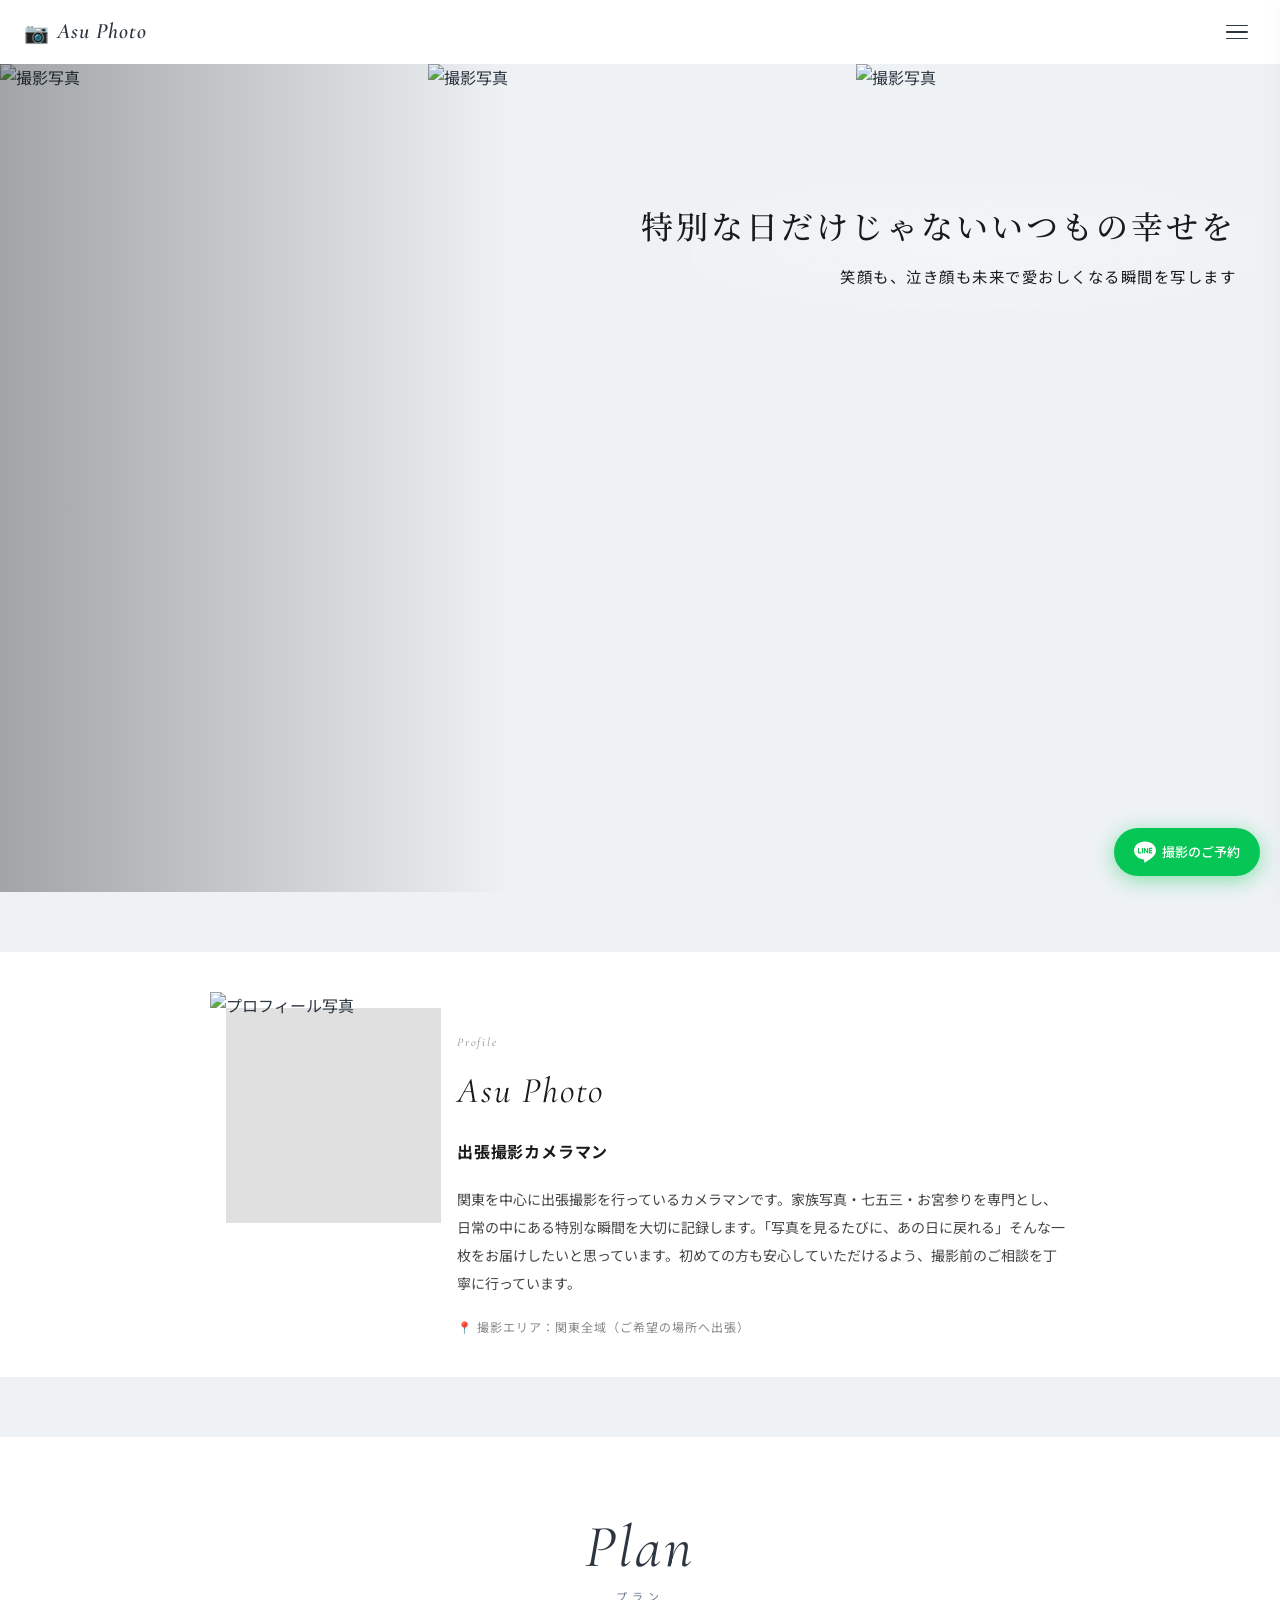
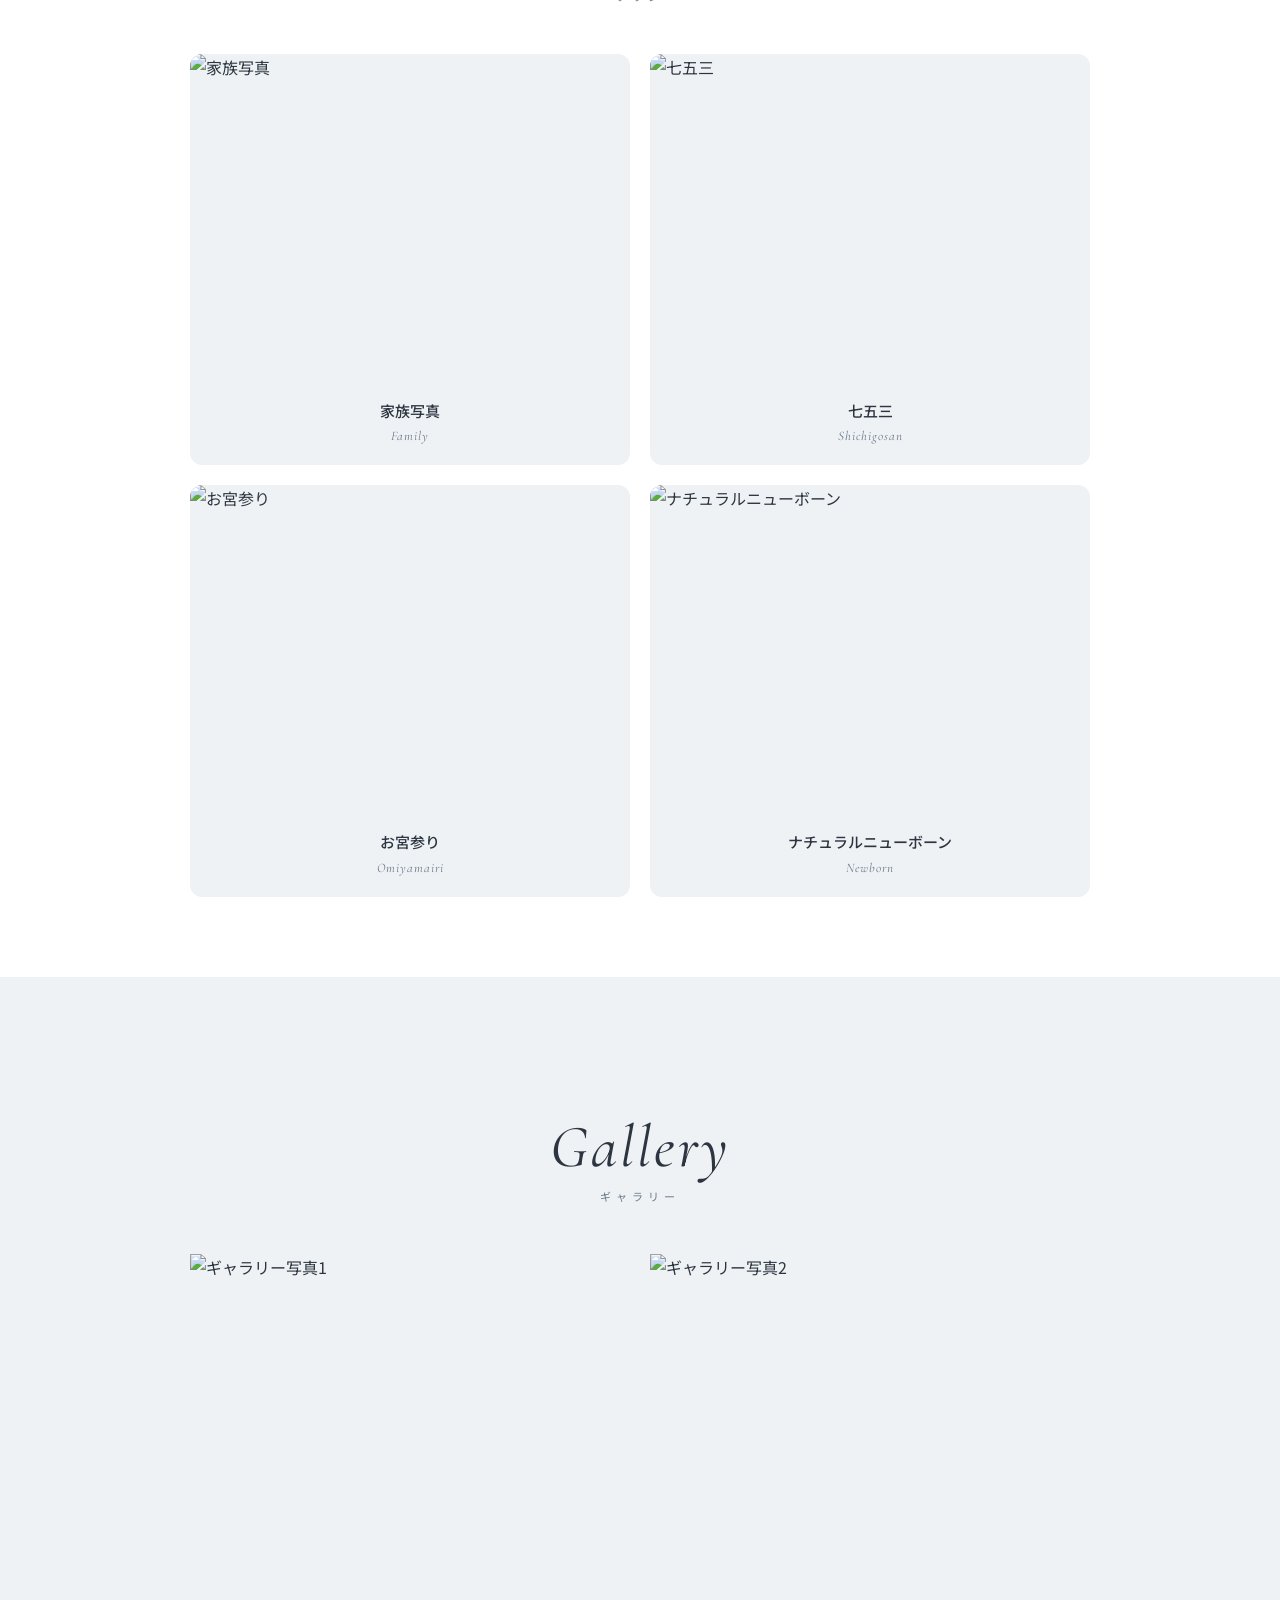
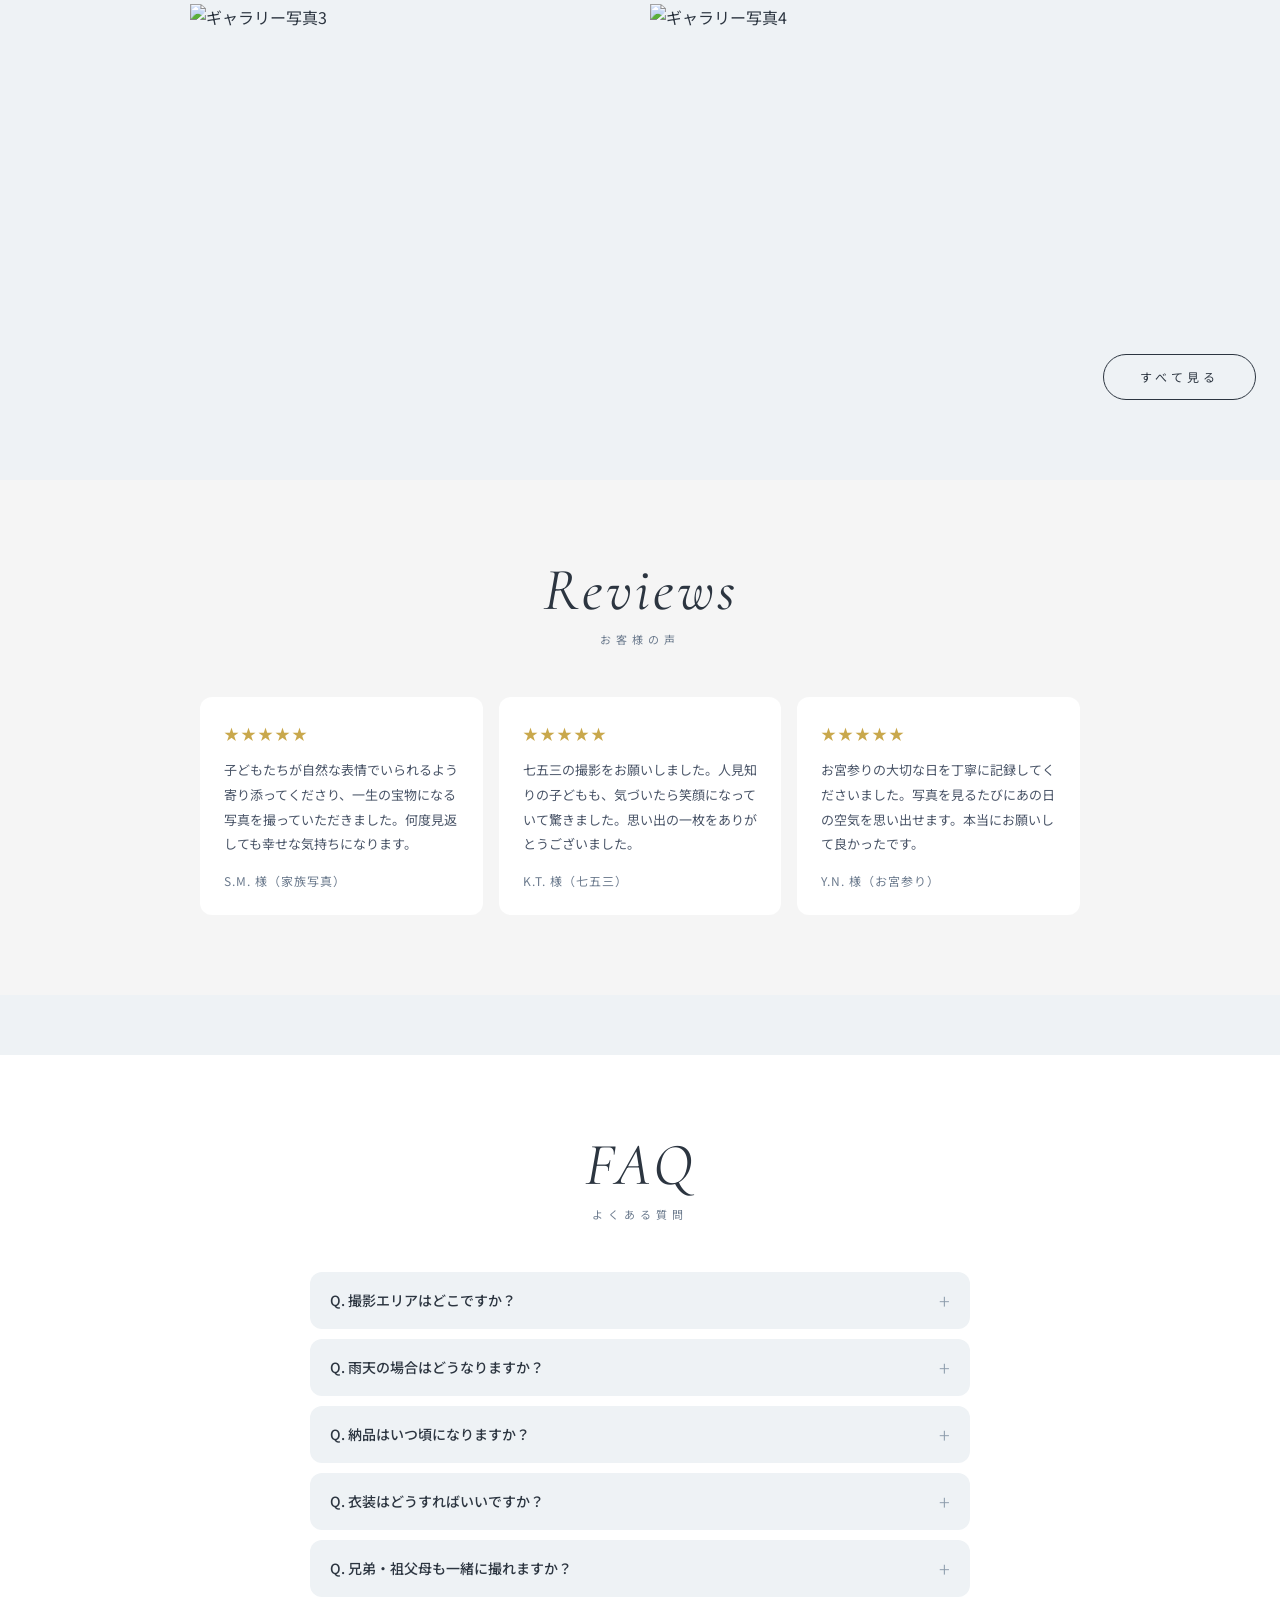
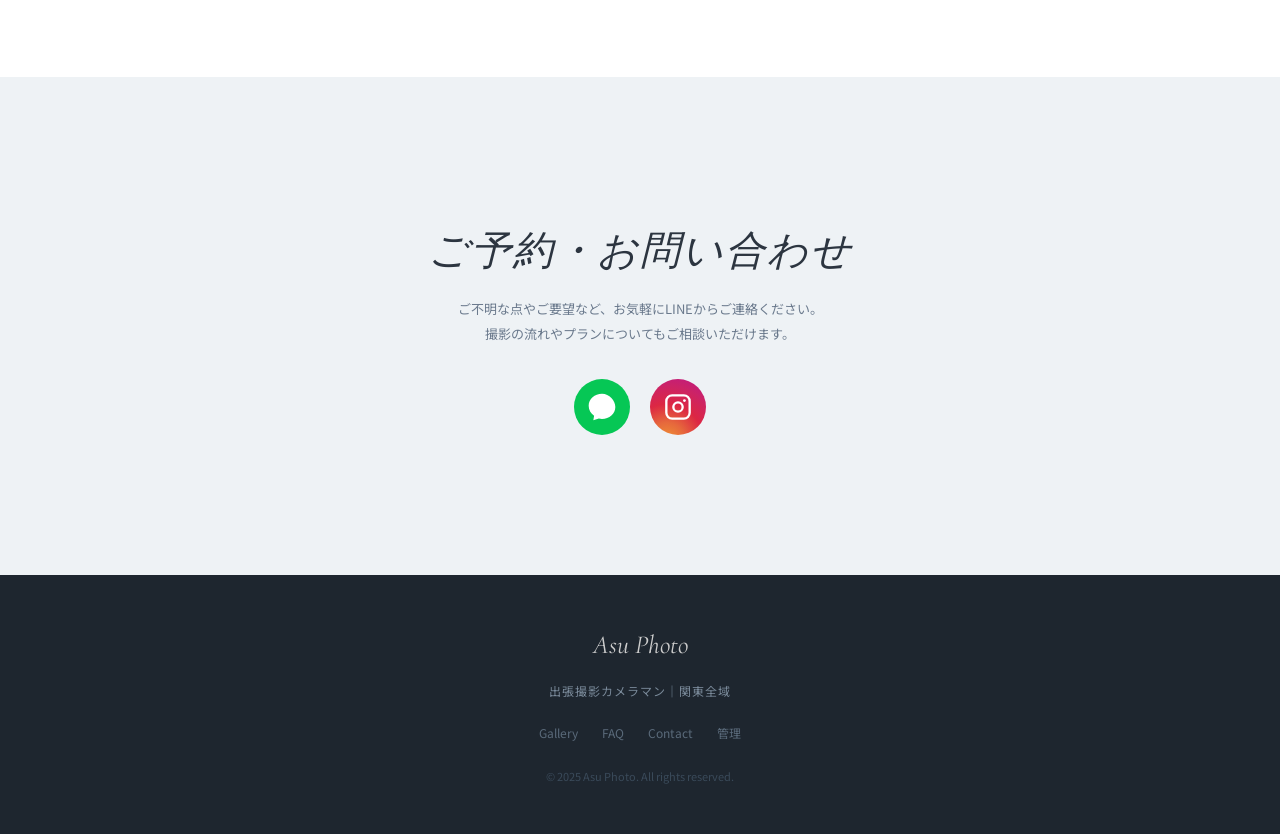
==== index.html @ b0ddf421 "Add files via upload" ====
<!DOCTYPE html>
<html lang="ja">
<head>
  <meta charset="UTF-8">
  <meta name="viewport" content="width=device-width, initial-scale=1.0">
  <title>Asu Photo | 出張撮影カメラマン</title>
  <meta name="description" content="特別な日だけじゃない いつもの幸せを。関東全域へ出張の家族写真・七五三・お宮参り専門カメラマン。">
  <link rel="preconnect" href="https://fonts.googleapis.com">
  <link rel="preconnect" href="https://fonts.gstatic.com" crossorigin>
  <link href="https://fonts.googleapis.com/css2?family=Cormorant+Garamond:ital,wght@0,400;0,600;1,400;1,600&family=Noto+Sans+JP:wght@400;500;700&display=swap" rel="stylesheet">
  <link rel="stylesheet" href="style.css">

  <script src="common.js"></script>
  <script>applyFonts(); applyColors();</script>

  <!-- ★ Firebase Realtime Database SDK ★
       admin.htmlに入力したものと同じfirebaseConfigの値を使用 -->
  <script type="module">
    import { initializeApp }                    from 'https://www.gstatic.com/firebasejs/10.7.1/firebase-app.js';
    import { getDatabase, ref, set, onValue }   from 'https://www.gstatic.com/firebasejs/10.7.1/firebase-database.js';
    const firebaseConfig = {
      apiKey:            'YOUR_API_KEY',
      authDomain:        'YOUR_PROJECT_ID.firebaseapp.com',
      databaseURL:       'https://YOUR_PROJECT_ID-default-rtdb.firebaseio.com',
      projectId:         'YOUR_PROJECT_ID',
      storageBucket:     'YOUR_PROJECT_ID.appspot.com',
      messagingSenderId: 'YOUR_SENDER_ID',
      appId:             'YOUR_APP_ID'
    };
    try {
      const app = initializeApp(firebaseConfig);
      const db  = getDatabase(app);
      window._firebaseDb      = db;
      window._firebaseRef     = ref;
      window._firebaseSet     = set;
      window._firebaseOnValue = onValue;
    } catch(e) {
      console.warn('[Firebase] 初期化失敗（localStorageのみで動作）:', e.message);
    }
    window._firebaseIsReady = !!window._firebaseDb;
    if (typeof window._onFirebaseReady === 'function') window._onFirebaseReady();
  </script>
</head>
<body>

<div id="hd"></div>

<main>

  <!-- HERO -->
  <section id="hero">
    <div class="hero-slider" id="heroSlider"></div>
    <div class="hero-text-wrap">
      <p class="hero-catch catch-copy" id="heroCatch"><span class="hero-line">特別な日だけじゃない</span><span class="hero-line">いつもの幸せを</span></p>
      <p class="hero-sub sub-copy" id="heroSub"><span class="hero-line">笑顔も、泣き顔も</span><span class="hero-line">未来で愛おしくなる瞬間を写します</span></p>
    </div>
  </section>

  <!-- PROFILE -->
  <section id="profile">
    <div class="profile-inner">
      <div class="profile-photo-wrap">
        <div class="profile-photo-shadow"></div>
        <img id="profileImg" class="profile-img" src="" alt="プロフィール写真">
      </div>
      <div class="profile-text">
        <p class="profile-label">Profile</p>
        <h2 class="profile-name-en">Asu Photo</h2>
        <h3 class="profile-name-ja">出張撮影カメラマン</h3>
        <p class="profile-desc" id="profileDesc">関東を中心に出張撮影を行っているカメラマンです。家族写真・七五三・お宮参りを専門とし、日常の中にある特別な瞬間を大切に記録します。「写真を見るたびに、あの日に戻れる」そんな一枚をお届けしたいと思っています。初めての方も安心していただけるよう、撮影前のご相談を丁寧に行っています。</p>
        <p class="profile-area">📍 撮影エリア：関東全域（ご希望の場所へ出張）</p>
      </div>
    </div>
  </section>

  <!-- PLAN -->
  <section id="plan">
    <div class="section-title">
      <span class="en-title">Plan</span>
      <span class="ja-sub">プラン</span>
    </div>
    <div class="plan-grid" id="planGrid"></div>
  </section>

  <!-- GALLERY PREVIEW -->
  <section id="gallery-preview">
    <div class="section-title">
      <span class="en-title">Gallery</span>
      <span class="ja-sub">ギャラリー</span>
    </div>
    <div class="gallery-preview-grid">
      <img id="gpImg1" src="" alt="ギャラリー写真1" loading="lazy">
      <img id="gpImg2" src="" alt="ギャラリー写真2" loading="lazy">
      <img id="gpImg3" src="" alt="ギャラリー写真3" loading="lazy">
      <img id="gpImg4" src="" alt="ギャラリー写真4" loading="lazy">
    </div>
    <div class="gallery-more">
      <a href="gallery.html" class="btn-outline">すべて見る</a>
    </div>
  </section>

  <!-- REVIEWS -->
  <section id="reviews">
    <div class="section-title">
      <span class="en-title">Reviews</span>
      <span class="ja-sub">お客様の声</span>
    </div>
    <div class="reviews-grid" id="reviewsGrid"></div>
  </section>

  <!-- FAQ -->
  <section id="faq">
    <div class="section-title">
      <span class="en-title">FAQ</span>
      <span class="ja-sub">よくある質問</span>
    </div>
    <div class="faq-list" id="faqList"></div>
  </section>

  <!-- LINE CTA -->
  <section id="line-cta">
    <div class="line-cta-inner">
      <h2>ご予約・お問い合わせ</h2>
      <p>ご不明な点やご要望など、お気軽にLINEからご連絡ください。<br>撮影の流れやプランについてもご相談いただけます。</p>
      <div style="display:flex; gap:20px; justify-content:center; align-items:center; margin-top:24px;">
        <a href="#" id="lineBtn" target="_blank" rel="noopener noreferrer"
           style="display:inline-flex; align-items:center; justify-content:center;
                  width:56px; height:56px; border-radius:50%;
                  background:#06C755; text-decoration:none;"
           aria-label="LINEで予約する">
          <svg xmlns="http://www.w3.org/2000/svg" width="32" height="32" viewBox="0 0 24 24" fill="white" aria-hidden="true">
            <path d="M12 2C6.48 2 2 6.02 2 11c0 3.07 1.6 5.78 4.07 7.62L5.5 22l4.13-1.37C10.37 20.86 11.17 21 12 21c5.52 0 10-4.02 10-9S17.52 2 12 2z"/>
          </svg>
        </a>
        <a href="https://www.instagram.com/ここを差し替え/" target="_blank" rel="noopener noreferrer"
           style="display:inline-flex; align-items:center; justify-content:center;
                  width:56px; height:56px; border-radius:50%;
                  background:radial-gradient(circle at 30% 110%,
                    #f09433 0%, #e6683c 25%, #dc2743 50%,
                    #cc2366 75%, #bc1888 100%);
                  text-decoration:none;"
           aria-label="Instagramを見る">
          <svg xmlns="http://www.w3.org/2000/svg" width="28" height="28" viewBox="0 0 24 24"
               fill="none" stroke="white" stroke-width="2" aria-hidden="true">
            <rect x="2" y="2" width="20" height="20" rx="5" ry="5"/>
            <circle cx="12" cy="12" r="4"/>
            <circle cx="17.5" cy="6.5" r="1.2" fill="white" stroke="none"/>
          </svg>
        </a>
      </div>
    </div>
  </section>

</main>

<div id="ft"></div>
<div id="fc"></div>

<script>
/* ── Firebase経由でデータを同期してからページを初期化 ── */
var _initDone = false;

function initPage() {
  if (_initDone) return;
  _initDone = true;

document.getElementById('hd').innerHTML = renderHeader();
document.getElementById('ft').innerHTML = renderFooter();
document.getElementById('fc').innerHTML = renderFixedCta();
initNav();

/* placeholder images */
const PH = {
  hero: [
    'https://images.unsplash.com/photo-1516627145497-ae6968895b74?w=600&h=800&fit=crop&q=80',
    'https://images.unsplash.com/photo-1476703993599-0035a21b17a9?w=600&h=800&fit=crop&q=80',
    'https://images.unsplash.com/photo-1511895426328-dc8714191011?w=600&h=800&fit=crop&q=80',
    'https://images.unsplash.com/photo-1502086223501-7ea6ecd79368?w=600&h=800&fit=crop&q=80',
  ],
  planFamily:  'https://images.unsplash.com/photo-1609220136736-443140cfeaa8?w=400&h=533&fit=crop&q=80',
  plan753:     'https://images.unsplash.com/photo-1545389336-cf090694435e?w=400&h=533&fit=crop&q=80',
  planOmiya:   'https://images.unsplash.com/photo-1519340241574-2cec6aef0c01?w=400&h=533&fit=crop&q=80',
  planNewborn: 'https://images.unsplash.com/photo-1555252333-9f8e92e65df9?w=400&h=533&fit=crop&q=80',
  gpImg1:      'https://images.unsplash.com/photo-1511895426328-dc8714191011?w=800&h=450&fit=crop&q=80',
  gpImg2:      'https://images.unsplash.com/photo-1476703993599-0035a21b17a9?w=800&h=450&fit=crop&q=80',
  gpImg3:      'https://images.unsplash.com/photo-1502086223501-7ea6ecd79368?w=800&h=450&fit=crop&q=80',
  gpImg4:      'https://images.unsplash.com/photo-1484665761550-b80f81b7c2fa?w=800&h=450&fit=crop&q=80',
  profile:     'https://images.unsplash.com/photo-1494790108377-be9c29b29330?w=400&h=533&fit=crop&q=80',
};

const d = getData();
const lineUrl = d.lineUrl || LINE_URL_DEFAULT;
document.getElementById('lineBtn').href = lineUrl;

if (d.catchcopy) document.getElementById('heroCatch').innerHTML = '<span class="hero-line">' + d.catchcopy + '</span>';
if (d.subcopy)   document.getElementById('heroSub').innerHTML   = '<span class="hero-line">' + d.subcopy   + '</span>';

document.getElementById('profileImg').src = getImage('profile', PH.profile);
if (d.profile) document.getElementById('profileDesc').textContent = d.profile;

document.getElementById('gpImg1').src = getImage('gallery_idx_1', PH.gpImg1);
document.getElementById('gpImg2').src = getImage('gallery_idx_2', PH.gpImg2);
document.getElementById('gpImg3').src = getImage('gallery_idx_3', PH.gpImg3);
document.getElementById('gpImg4').src = getImage('gallery_idx_4', PH.gpImg4);

/* plan cards — 4プラン（家族写真・七五三・お宮参り・ナチュラルニューボーン） */
const planDefs = [
  { key: 'plan_family',  ja: '家族写真',             en: 'Family',      href: 'price-family.html',  ph: PH.planFamily  },
  { key: 'plan_753',     ja: '七五三',               en: 'Shichigosan', href: 'price-753.html',     ph: PH.plan753     },
  { key: 'plan_omiya',   ja: 'お宮参り',             en: 'Omiyamairi',  href: 'price-omiya.html',   ph: PH.planOmiya   },
  { key: 'plan_newborn', ja: 'ナチュラルニューボーン', en: 'Newborn',     href: 'price-newborn.html', ph: PH.planNewborn },
];
const grid = document.getElementById('planGrid');
planDefs.forEach(p => {
  grid.insertAdjacentHTML('beforeend', `
    <a href="${p.href}" class="plan-card">
      <img src="${getImage(p.key, p.ph)}" alt="${p.ja}" loading="lazy">
      <div class="plan-card-body">
        <p class="plan-card-ja">${p.ja}</p>
        <p class="plan-card-en">${p.en}</p>
      </div>
    </a>`);
});

/* reviews */
const defaultReviews = [
  { text: '子どもたちが自然な表情でいられるよう寄り添ってくださり、一生の宝物になる写真を撮っていただきました。何度見返しても幸せな気持ちになります。', name: 'S.M. 様（家族写真）' },
  { text: '七五三の撮影をお願いしました。人見知りの子どもも、気づいたら笑顔になっていて驚きました。思い出の一枚をありがとうございました。', name: 'K.T. 様（七五三）' },
  { text: 'お宮参りの大切な日を丁寧に記録してくださいました。写真を見るたびにあの日の空気を思い出せます。本当にお願いして良かったです。', name: 'Y.N. 様（お宮参り）' },
];
const reviews = (d.reviews && d.reviews.length) ? d.reviews : defaultReviews;
const rGrid = document.getElementById('reviewsGrid');
reviews.forEach(r => {
  rGrid.insertAdjacentHTML('beforeend', `
    <div class="review-card">
      <div class="review-stars">★★★★★</div>
      <p class="review-text">${r.text}</p>
      <p class="review-name">${r.name}</p>
    </div>`);
});

/* FAQ */
const defaultFaqs = [
  { q: '撮影エリアはどこですか？', a: '関東全域へ出張いたします。公園・神社・ご自宅・海・山など、ご希望の場所へお伺いします。遠方の場合は別途交通費が発生することがあります。' },
  { q: '雨天の場合はどうなりますか？', a: '天候が悪い場合は日程を変更いたします。当日の天気予報を確認した上で、撮影前日〜当日朝にご相談させてください。' },
  { q: '納品はいつ頃になりますか？', a: '撮影後おおむね2〜4週間以内にデータをオンラインでお渡しします。七五三・お宮参りなどシーズンピーク時は多少お時間をいただく場合があります。' },
  { q: '衣装はどうすればいいですか？', a: 'ご自由にご用意ください。七五三・お宮参りは和装・洋装どちらでも対応しています。お着替えが必要な場合は撮影場所の近くでご準備いただけると助かります。' },
  { q: '兄弟・祖父母も一緒に撮れますか？', a: 'もちろん大丈夫です。人数に応じてプランやお時間をご相談させてください。大家族でのご撮影も歓迎しています。' },
];
const faqs = (d.faqs && d.faqs.length) ? d.faqs : defaultFaqs;
const faqList = document.getElementById('faqList');
faqs.forEach(f => {
  const item = document.createElement('div');
  item.className = 'faq-item';
  item.innerHTML = `
    <div class="faq-q">Q. ${f.q}<span class="faq-icon">+</span></div>
    <div class="faq-a">A. ${f.a}</div>`;
  item.querySelector('.faq-q').addEventListener('click', () => item.classList.toggle('open'));
  faqList.appendChild(item);
});

/* hero slider — 4枚対応（PC：横並び / スマホ：opacity自動切替） */
(function() {
  var PH_SLIDES = [
    'https://images.unsplash.com/photo-1511895426328-dc8714191011?w=800&h=1200&fit=crop',
    'https://images.unsplash.com/photo-1476703993599-0035a21b17a9?w=800&h=1200&fit=crop',
    'https://images.unsplash.com/photo-1502086223501-7ea6ecd79368?w=800&h=1200&fit=crop',
    'https://images.unsplash.com/photo-1516627145497-ae6968895b74?w=800&h=1200&fit=crop',
  ];
  var imgs = [
    getImage('hero1', PH_SLIDES[0]),
    getImage('hero2', PH_SLIDES[1]),
    getImage('hero3', PH_SLIDES[2]),
    getImage('hero4', PH_SLIDES[3]),
  ].filter(Boolean);

  var slider = document.getElementById('heroSlider');
  if (!slider || !imgs.length) return;

  imgs.forEach(function(src, i) {
    var slide = document.createElement('div');
    slide.className = 'hero-slide' + (i === 0 ? ' active' : '');
    var img = document.createElement('img');
    img.src = src;
    img.alt = '撮影写真';
    img.loading = i === 0 ? 'eager' : 'lazy';
    slide.appendChild(img);
    slider.appendChild(slide);
  });

  /* スマホのみ：opacity自動切替 */
  var mobileIdx = 0;
  var mobileTimer;

  function isMobile() { return window.innerWidth <= 768; }

  function nextMobile() {
    var slides = slider.querySelectorAll('.hero-slide');
    if (!slides.length) return;
    slides[mobileIdx].classList.remove('active');
    mobileIdx = (mobileIdx + 1) % slides.length;
    slides[mobileIdx].classList.add('active');
  }
  function startMobile() { if (isMobile()) mobileTimer = setInterval(nextMobile, 3000); }
  function stopMobile()  { clearInterval(mobileTimer); }

  startMobile();
  window.addEventListener('resize', function() { stopMobile(); startMobile(); }, { passive: true });
  document.addEventListener('visibilitychange', function() {
    document.hidden ? stopMobile() : (stopMobile(), startMobile());
  });
})();

/* ヘッダー：ヒーロー上で透明化、スクロールで戻す */
(function() {
  var header = document.querySelector('header');
  if (!header) return;
  function updateHeader() {
    var hero = document.getElementById('hero');
    var threshold = hero ? hero.offsetHeight - 80 : window.innerHeight;
    if (window.scrollY < threshold) {
      header.classList.add('header-transparent');
    } else {
      header.classList.remove('header-transparent');
    }
  }
  window.addEventListener('scroll', updateHeader, { passive: true });
  updateHeader();
})();

/* ── フェードイン設定（管理画面連携） ── */
(function() {
  var fadeSettings = {};
  try { fadeSettings = JSON.parse(localStorage.getItem('fadeSettings') || '{}'); } catch(e) {}

  if (Object.keys(fadeSettings).length === 0) {
    fadeSettings = { hero: true, profile: true, plan: true, gallery: true, voice: true, faq: true, contact: true };
  }

  var sectionMap = {
    hero:    '#hero .hero-text-wrap',
    profile: '#profile',
    plan:    '#plan',
    gallery: '#gallery-preview',
    voice:   '#reviews',
    faq:     '#faq',
    contact: '#line-cta',
  };

  if (!('IntersectionObserver' in window)) return;

  var observer = new IntersectionObserver(function(entries) {
    entries.forEach(function(entry) {
      if (entry.isIntersecting) {
        entry.target.classList.add('visible');
        observer.unobserve(entry.target);
      }
    });
  }, { threshold: 0.12 });

  Object.keys(fadeSettings).forEach(function(key) {
    if (fadeSettings[key]) {
      var el = document.querySelector(sectionMap[key]);
      if (el) {
        el.classList.add('fade-section');
        observer.observe(el);
      }
    }
  });
})();

/* ── 画像位置・大きさ設定を適用（管理画面連携） ── */
(function applyImageSettings() {
  var saved = localStorage.getItem('imageSettings');
  if (!saved) return;
  var s;
  try { s = JSON.parse(saved); } catch(e) { return; }

  function applyToImg(selector, cfg) {
    document.querySelectorAll(selector).forEach(function(img) {
      img.style.objectPosition = cfg.x + '% ' + cfg.y + '%';
      img.style.transform = 'scale(' + (cfg.s / 100) + ')';
      img.style.transformOrigin = 'center center';
    });
  }

  if (s.hero1)    applyToImg('.hero-slider .hero-slide:nth-child(1) img', s.hero1);
  if (s.hero2)    applyToImg('.hero-slider .hero-slide:nth-child(2) img', s.hero2);
  if (s.hero3)    applyToImg('.hero-slider .hero-slide:nth-child(3) img', s.hero3);
  if (s.hero4)    applyToImg('.hero-slider .hero-slide:nth-child(4) img', s.hero4);
  if (s.profile)  applyToImg('#profileImg', s.profile);
  if (s.gallery1) applyToImg('#gpImg1', s.gallery1);
  if (s.gallery2) applyToImg('#gpImg2', s.gallery2);
  if (s.gallery3) applyToImg('#gpImg3', s.gallery3);
  if (s.gallery4) applyToImg('#gpImg4', s.gallery4);
})();

} /* initPage() end */

/* ── GASからデータ取得してページ初期化（失敗時はlocalStorageで起動） ── */
const GAS_URL = 'https://script.google.com/macros/s/AKfycbzPeZ6yA_HMLv2Pqo2f1udSX6hRW9SFSxfoZC0_tzHK04i0k9XySxaGcN22wm_LN1c_/exec';

async function loadFromGAS() {
  try {
    const controller = new AbortController();
    const timeout = setTimeout(() => controller.abort(), 5000);
    const res  = await fetch(GAS_URL, { signal: controller.signal });
    clearTimeout(timeout);
    const data = await res.json();
    if (data && typeof data === 'object') {
      Object.keys(data).forEach(key => {
        const val = typeof data[key] === 'object' ? JSON.stringify(data[key]) : data[key];
        localStorage.setItem(key, val);
      });
      console.log('[GAS] データ取得完了');
    }
  } catch(e) {
    console.log('[GAS] 取得失敗、localStorageを使用:', e.message);
  }
}

(async function() {
  await loadFromGAS();
  initPage();
})();
</script>
</body>
</html>
---- style.css ----
/* ===== RESET & ROOT ===== */
*, *::before, *::after { box-sizing: border-box; margin: 0; padding: 0; }

:root {
  --bg: #EEF2F5;
  --surface: #ffffff;
  --text: #2c3540;
  --text-light: #6b7a8d;
  --accent: #8b9bab;
  --line-green: #06C755;
  --radius: 12px;
  --ease: 0.22s ease;
  /* カラーテーマ変数（管理画面から上書き可能） */
  --header-bg-rgba: rgba(238,242,245,0.92);
  --title-color: #2c3540;
  /* フォント変数（管理画面から上書き可能） */
  --font-body:    'Noto Sans JP', sans-serif;
  --font-display: 'Cormorant Garamond', serif;
  --font-catch:   'Noto Sans JP', sans-serif;
}

html { scroll-behavior: smooth; }

body {
  background: var(--bg);
  color: var(--text);
  font-family: var(--font-body);
  line-height: 1.7;
  -webkit-font-smoothing: antialiased;
}

img { display: block; max-width: 100%; }
a { color: inherit; }
button { font-family: inherit; }

/* ===== HEADER ===== */
header {
  position: fixed;
  top: 0; left: 0; right: 0;
  z-index: 100;
  height: 64px;
  background: #ffffff !important;
  backdrop-filter: blur(14px);
  -webkit-backdrop-filter: blur(14px);
  display: flex;
  align-items: center;
  justify-content: space-between;
  padding: 0 24px;
  border-bottom: 1px solid rgba(139,155,171,0.18);
}

.logo {
  display: flex;
  align-items: center;
  gap: 8px;
  text-decoration: none;
  color: var(--text);
}

.logo-icon { font-size: 20px; line-height: 1; }

.logo-text {
  font-family: var(--font-display);
  font-style: italic;
  font-weight: 600;
  font-size: 22px;
  letter-spacing: 1px;
}

/* Hamburger */
.hamburger {
  background: none;
  border: none;
  cursor: pointer;
  padding: 8px;
  display: flex;
  flex-direction: column;
  gap: 5px;
  z-index: 201;
}
.hamburger span {
  display: block;
  width: 22px;
  height: 1.5px;
  background: var(--text);
  border-radius: 2px;
  transition: all 0.3s ease;
}
.hamburger.active span:nth-child(1) { transform: rotate(45deg) translate(4.5px, 4.5px); }
.hamburger.active span:nth-child(2) { opacity: 0; transform: scaleX(0); }
.hamburger.active span:nth-child(3) { transform: rotate(-45deg) translate(4.5px, -4.5px); }

/* Nav overlay */
.nav-overlay {
  position: fixed;
  inset: 0;
  background: rgba(0,0,0,0.32);
  z-index: 150;
  opacity: 0;
  pointer-events: none;
  transition: opacity 0.3s;
}
.nav-overlay.open { opacity: 1; pointer-events: all; }

/* Nav drawer */
.nav-drawer {
  position: fixed;
  top: 0;
  right: -320px;
  width: min(300px, 85vw);
  height: 100%;
  background: var(--surface);
  z-index: 200;
  transition: right 0.35s cubic-bezier(0.4,0,0.2,1);
  padding: 72px 32px 40px;
  display: flex;
  flex-direction: column;
  box-shadow: -8px 0 32px rgba(0,0,0,0.08);
}
.nav-drawer.open { right: 0; }

.nav-drawer a {
  text-decoration: none;
  color: var(--text);
  font-size: 14px;
  padding: 15px 0;
  border-bottom: 1px solid #edf0f3;
  letter-spacing: 2px;
  transition: color var(--ease);
}
.nav-drawer a:hover { color: var(--accent); }

.nav-close {
  position: absolute;
  top: 18px;
  right: 20px;
  background: none;
  border: none;
  font-size: 26px;
  cursor: pointer;
  color: var(--text);
  line-height: 1;
  padding: 4px;
}

/* ===== MAIN ===== */
main { padding-top: 64px; }

section { padding: 80px 24px; }

.section-title {
  text-align: center;
  margin-bottom: 48px;
}
.section-title .en-title {
  display: block;
  font-family: var(--font-display);
  font-style: italic;
  font-size: clamp(38px, 7vw, 60px);
  font-weight: 400;
  letter-spacing: 3px;
  line-height: 1;
  color: var(--title-color, var(--text));
}
.section-title .ja-sub {
  display: block;
  font-size: 11px;
  letter-spacing: 5px;
  color: var(--text-light);
  margin-top: 10px;
}

/* ===== HERO ===== */
#hero {
  padding: 0;
  position: relative;
  margin-top: -64px; /* 固定ヘッダー分引き上げ */
}

/* PC：3枚横並びスライダー */
.hero-slider {
  display: flex;
  width: 100%;
  height: 92vh;
  overflow-x: auto;
  scroll-snap-type: x mandatory;
  gap: 6px;
  scrollbar-width: none;
  position: relative;
}
.hero-slider::-webkit-scrollbar {
  display: none;
}

.hero-slide {
  flex: 0 0 calc(33.3vw - 4px);
  scroll-snap-align: start;
  overflow: hidden;
  flex-shrink: 0;
}
.hero-slide img {
  width: 100%;
  height: 100%;
  object-fit: cover;
  object-position: center;
  display: block;
}

/* テキストオーバーレイ（左下） */
.hero-text-wrap {
  position: absolute !important;
  z-index: 10;
  top: 120px !important;
  right: 24px !important;
  left: auto !important;
  bottom: auto !important;
  text-align: right !important;
  display: flex;
  flex-direction: column;
  align-items: flex-end;
  max-width: 44%;
  pointer-events: none;
  background: radial-gradient(
    ellipse at center,
    rgba(255, 255, 255, 0.35) 0%,
    rgba(255, 255, 255, 0.15) 50%,
    rgba(255, 255, 255, 0) 100%
  ) !important;
  backdrop-filter: blur(2px) !important;
  -webkit-backdrop-filter: blur(2px) !important;
  padding: 16px 20px !important;
  border-radius: 8px !important;
}

.hero-catch {
  font-family: var(--font-catch);
  font-size: clamp(1.2rem, 2.5vw, 2.4rem);
  font-weight: 500;
  letter-spacing: 3px;
  line-height: 1.6;
  color: #1a1a1a;
  text-shadow: none;
  margin-bottom: 12px;
  word-break: keep-all;
  -webkit-text-size-adjust: 100%;
  text-align: right !important;
}

.hero-sub {
  font-size: clamp(0.75rem, 1.2vw, 1rem);
  color: #1a1a1a;
  letter-spacing: 1.5px;
  line-height: 1.8;
  text-shadow: none;
  -webkit-text-size-adjust: 100%;
  text-align: right !important;
}

/* 左下グラデーション（テキスト可読性確保） */
#hero::after {
  content: '';
  position: absolute;
  inset: 0;
  background: linear-gradient(to right, rgba(0,0,0,0.32) 0%, transparent 40%);
  pointer-events: none;
  z-index: 5;
}

/* ヘッダー透明化クラス（ヒーロー上のみJS付与） */
header.header-transparent {
  background: #ffffff !important;
  backdrop-filter: blur(14px) !important;
  -webkit-backdrop-filter: blur(14px) !important;
  box-shadow: none;
  border-bottom: none;
}
/* header-transparent でも白背景になったため、文字・アイコン色は通常状態を継承 */

/* カルーセル（汎用） */
.carousel-outer {
  overflow: hidden;
  width: 100%;
  padding: 0 8px;
}
.carousel-track {
  display: -webkit-flex;
  display: flex;
  will-change: transform;
}
.carousel-slide {
  -webkit-flex-shrink: 0;
  flex-shrink: 0;
  padding: 0 6px;
}
.carousel-slide img {
  width: 100%;
  aspect-ratio: 3/4;
  -o-object-fit: cover;
  object-fit: cover;
  border-radius: var(--radius);
}

/* ===== PLAN ===== */
#plan { background: var(--surface); }

.plan-grid {
  display: grid;
  grid-template-columns: repeat(2, 1fr);
  gap: 20px;
  max-width: 900px;
  margin: 0 auto;
}
.plan-card {
  display: block;
  text-decoration: none;
  color: var(--text);
  border-radius: var(--radius);
  overflow: hidden;
  background: var(--bg);
  cursor: pointer;
  transition: opacity var(--ease), transform 0.25s ease;
}
.plan-card:hover { opacity: 0.85; transform: translateY(-2px); }
.plan-card img {
  width: 100%;
  aspect-ratio: 4 / 3;
  object-fit: cover;
  display: block;
}
.plan-card-body { padding: 14px 16px 18px; text-align: center; }
.plan-card-ja { font-size: 15px; font-weight: 500; margin-bottom: 2px; text-align: center; }
.plan-card-en {
  font-family: var(--font-display);
  font-style: italic;
  font-size: 13px;
  color: var(--text-light);
  letter-spacing: 1px;
  text-align: center;
}

/* ===== GALLERY PREVIEW ===== */
#gallery-preview {
  background: var(--bg);
  padding-bottom: 80px !important;
  margin-bottom: 0 !important;
}

.gallery-preview-grid {
  display: grid;
  grid-template-columns: repeat(2, 1fr);
  gap: 20px;
  max-width: 900px;
  margin: 0 auto;
}
.gallery-preview-grid img {
  width: 100%;
  aspect-ratio: 4 / 3;
  object-fit: cover;
  display: block;
  transition: opacity var(--ease);
}
.gallery-preview-grid:hover img { opacity: 0.88; }

.gallery-more { text-align: right; margin-top: 20px; }

.btn-outline {
  display: inline-block;
  border: 1px solid var(--text);
  padding: 12px 36px;
  text-decoration: none;
  color: var(--text);
  font-size: 12px;
  letter-spacing: 4px;
  border-radius: 100px;
  transition: all var(--ease);
}
.btn-outline:hover { background: var(--text); color: var(--white); }

/* ===== PROFILE ===== */
#profile {
  background-color: #ffffff !important;
  padding: 40px 16px !important;
  overflow: hidden;
  border-top: none !important;
  border-bottom: none !important;
  outline: none !important;
  box-shadow: none !important;
}

#profile::before,
#profile::after {
  display: none !important;
  content: none !important;
}

#profile .profile-inner {
  border-top: none !important;
  border-bottom: none !important;
  box-shadow: none !important;
}

/* 横並び共通（PC・スマホ） */
.profile-inner {
  max-width: 860px;
  margin: 0 auto;
  display: flex;
  align-items: flex-start;
  gap: 24px;
}

/* 写真ラップ（影付き） */
.profile-photo-wrap {
  position: relative;
  flex: 0 0 50%;
  max-width: 50%;
  margin: 0;
}

.profile-photo-shadow {
  position: absolute;
  bottom: -16px;
  right: -16px;
  width: 100%;
  height: 100%;
  background: #E0E0E0;
  z-index: 0;
}

.profile-img {
  position: relative;
  z-index: 1;
  width: 100%;
  aspect-ratio: 1 / 1;
  object-fit: cover;
  object-position: center top;
  display: block;
}

/* テキストエリア */
.profile-text {
  flex: 1;
  background: transparent;
  padding: 8px 0 0;
  margin-top: 0;
  position: relative;
  z-index: 2;
}

.profile-label {
  font-size: 12px;
  letter-spacing: 0.15em;
  color: #888;
  margin-bottom: 8px;
  font-family: var(--font-display);
  font-style: italic;
}

.profile-name-en {
  font-family: var(--font-display);
  font-style: italic;
  font-size: 36px;
  font-weight: 400;
  letter-spacing: 0.05em;
  margin-bottom: 16px;
  color: #1a1a1a;
}

.profile-name-ja {
  font-size: 16px;
  font-weight: 700;
  margin-bottom: 20px;
  color: #1a1a1a;
  letter-spacing: 0.05em;
}

.profile-desc { font-size: 14px; color: #444; line-height: 2; }

.profile-area {
  margin-top: 20px;
  font-size: 12px;
  color: #888;
  letter-spacing: 1px;
}

/* PC（769px以上）：写真25%に縮小・gap拡大 */
@media (min-width: 769px) {
  #profile { padding: 80px 24px; }

  .profile-inner {
    gap: 32px;
  }

  .profile-photo-wrap {
    flex: 0 0 25%;
    max-width: 25%;
  }

  .profile-text {
    padding: 40px 0 0;
  }

  .profile-btn { display: none; }
}

/* ===== REVIEWS ===== */
#reviews {
  background-color: #f5f5f5 !important;
  padding-top: 80px !important;
  padding-bottom: 80px !important;
  margin-top: 0 !important;
}

.reviews-grid {
  display: grid;
  grid-template-columns: repeat(auto-fit, minmax(240px, 1fr));
  gap: 16px;
  max-width: 880px;
  margin: 0 auto;
}
.review-card {
  background: var(--surface);
  border-radius: var(--radius);
  padding: 24px;
}
.review-stars { color: #c9a84c; font-size: 15px; letter-spacing: 2px; margin-bottom: 12px; }
.review-text { font-size: 13px; color: #4a5568; line-height: 1.9; margin-bottom: 14px; }
.review-name { font-size: 12px; color: var(--text-light); letter-spacing: 1px; }

/* ===== FAQ ===== */
#faq { background: var(--surface); }

.faq-list {
  max-width: 660px;
  margin: 0 auto;
  display: flex;
  flex-direction: column;
  gap: 10px;
}
.faq-item { background: var(--bg); border-radius: var(--radius); overflow: hidden; }
.faq-q {
  padding: 18px 20px;
  cursor: pointer;
  display: flex;
  justify-content: space-between;
  align-items: center;
  font-size: 14px;
  font-weight: 500;
  line-height: 1.5;
  gap: 12px;
  user-select: none;
}
.faq-icon {
  flex-shrink: 0;
  font-size: 20px;
  color: var(--accent);
  transition: transform 0.3s;
  line-height: 1;
  font-weight: 300;
}
.faq-item.open .faq-icon { transform: rotate(45deg); }
.faq-a {
  max-height: 0;
  overflow: hidden;
  transition: max-height 0.35s ease, padding 0.35s ease;
  padding: 0 20px;
  font-size: 13px;
  color: #4a5568;
  line-height: 1.9;
  background: var(--surface);
}
.faq-item.open .faq-a { max-height: 400px; padding: 14px 20px 20px; }

/* ===== LINE CTA ===== */
#line-cta { background: var(--bg); text-align: center; }

.line-cta-inner { max-width: 520px; margin: 0 auto; }

/* ===== セクション間余白（均一） ===== */
#hero,
#profile,
#plan,
#gallery-preview,
#reviews,
#faq,
#line-cta {
  margin-top: 60px;
  margin-bottom: 60px;
}

#hero {
  margin-top: 0;
}
.line-cta-inner h2 {
  font-family: 'Cormorant Garamond', serif;
  font-style: italic;
  font-size: clamp(26px, 5vw, 40px);
  font-weight: 400;
  margin-bottom: 12px;
  letter-spacing: 2px;
}
.line-cta-inner p {
  font-size: 13px;
  color: var(--text-light);
  margin-bottom: 32px;
  line-height: 1.9;
}
.btn-line {
  display: inline-flex;
  align-items: center;
  gap: 10px;
  background: #06C755;
  color: #fff;
  padding: 16px 40px;
  border-radius: 100px;
  text-decoration: none;
  font-size: 15px;
  font-weight: 500;
  letter-spacing: 1px;
  transition: opacity var(--ease), transform 0.2s;
  box-shadow: 0 4px 20px rgba(6,199,85,0.3);
}
.btn-line:hover { opacity: 0.9; transform: translateY(-1px); }

/* ===== FOOTER ===== */
footer {
  background: #1e262f;
  color: #7a8a9a;
  text-align: center;
  padding: 48px 24px;
}
.footer-logo {
  font-family: 'Cormorant Garamond', serif;
  font-style: italic;
  font-size: 26px;
  color: #ccc;
  margin-bottom: 12px;
}
.footer-info { font-size: 12px; line-height: 2; letter-spacing: 1px; }
.footer-links {
  margin-top: 20px;
  display: flex;
  gap: 24px;
  justify-content: center;
  font-size: 12px;
}
.footer-links a {
  color: #5a6a7a;
  text-decoration: none;
  transition: color var(--ease);
}
.footer-links a:hover { color: #ccc; }
.footer-copy { margin-top: 24px; font-size: 11px; color: #3a4a5a; }

/* ===== FIXED CTA ===== */
.fixed-cta {
  position: fixed;
  bottom: 24px;
  right: 20px;
  z-index: 90;
}
.fixed-cta a {
  display: flex;
  align-items: center;
  gap: 6px;
  background: #06C755;
  color: #fff;
  padding: 13px 20px;
  border-radius: 100px;
  text-decoration: none;
  font-size: 13px;
  font-weight: 500;
  box-shadow: 0 4px 20px rgba(6,199,85,0.45);
  transition: opacity var(--ease), transform 0.2s;
  white-space: nowrap;
}
.fixed-cta a:hover { opacity: 0.9; transform: translateY(-1px); }

/* ===== GALLERY PAGE ===== */
.gallery-header { padding: 80px 24px 40px; text-align: center; }

.gallery-grid {
  display: grid;
  grid-template-columns: repeat(2, 1fr);
  gap: 8px;
  padding: 0 8px;
}
@media (min-width: 640px) { .gallery-grid { grid-template-columns: repeat(3, 1fr); } }

.gallery-grid-item {
  aspect-ratio: 4/3;
  overflow: hidden;
  cursor: pointer;
  background: #dde3ea;
}
.gallery-grid-item img {
  width: 100%;
  height: 100%;
  object-fit: cover;
  transition: transform 0.3s ease;
}
.gallery-grid-item:hover img { transform: scale(1.04); }

/* Lightbox */
.lightbox {
  position: fixed;
  inset: 0;
  background: rgba(0,0,0,0.93);
  z-index: 1000;
  display: none;
  align-items: center;
  justify-content: center;
}
.lightbox.open { display: flex; }
.lightbox-img-wrap { max-width: min(90vw, 700px); max-height: 90vh; }
.lightbox-img-wrap img { max-width: 100%; max-height: 90vh; object-fit: contain; border-radius: 6px; }

.lb-close {
  position: absolute;
  top: 16px; right: 20px;
  background: none; border: none;
  color: #fff; font-size: 32px;
  cursor: pointer; line-height: 1;
  opacity: 0.75; transition: opacity var(--ease);
}
.lb-close:hover { opacity: 1; }

.lb-arrow {
  position: absolute;
  top: 50%; transform: translateY(-50%);
  background: rgba(255,255,255,0.15);
  border: none; color: #fff; font-size: 20px;
  width: 44px; height: 44px; border-radius: 50%;
  cursor: pointer;
  display: flex; align-items: center; justify-content: center;
  transition: background var(--ease);
}
.lb-arrow:hover { background: rgba(255,255,255,0.3); }
.lb-prev { left: 16px; }
.lb-next { right: 16px; }

/* ===== PRICE PAGES ===== */
.price-top { background: var(--surface); padding: 80px 24px; }
.price-section { max-width: 660px; margin: 0 auto; }

.price-hero-img {
  width: 100%;
  max-width: 340px;
  aspect-ratio: 3/4;
  object-fit: cover;
  border-radius: var(--radius);
  margin: 0 auto 40px;
}
.price-intro {
  font-size: 14px;
  color: var(--text-light);
  line-height: 2;
  margin-bottom: 40px;
  text-align: center;
}
.price-plans { display: flex; flex-direction: column; gap: 20px; }
.price-plan-card {
  background: var(--bg);
  border-radius: var(--radius);
  padding: 28px;
}
.price-plan-card h3 {
  font-family: var(--font-display);
  font-style: italic;
  font-size: 22px;
  font-weight: 400;
  letter-spacing: 1px;
  margin-bottom: 4px;
}
.price-plan-name-ja {
  font-size: 11px;
  color: var(--text-light);
  letter-spacing: 3px;
  margin-bottom: 18px;
}
.price-amount { font-size: 30px; font-weight: 700; margin-bottom: 4px; }
.price-amount-note { font-size: 12px; color: var(--text-light); margin-bottom: 20px; }
.price-includes { list-style: none; display: flex; flex-direction: column; gap: 8px; }
.price-includes li {
  font-size: 13px;
  color: #4a5568;
  display: flex; align-items: flex-start; gap: 8px; line-height: 1.6;
}
.price-includes li::before { content: '✓'; color: var(--accent); flex-shrink: 0; font-weight: 700; }

.price-cta { background: var(--bg); padding: 64px 24px; text-align: center; }

.back-link {
  display: inline-flex; align-items: center; gap: 6px;
  color: var(--text-light); text-decoration: none;
  font-size: 13px; letter-spacing: 1px; margin-top: 32px;
  transition: color var(--ease);
}
.back-link:hover { color: var(--text); }

/* ===== ADMIN ===== */
.admin-login-wrap {
  min-height: 100vh;
  display: flex; align-items: center; justify-content: center;
  padding: 24px;
}
.login-card {
  background: var(--surface);
  border-radius: 16px;
  padding: 48px 40px;
  width: 100%; max-width: 360px;
  text-align: center;
  box-shadow: 0 4px 24px rgba(0,0,0,0.06);
}
.login-card h1 {
  font-family: var(--font-display);
  font-style: italic;
  font-size: 32px; font-weight: 400;
  margin-bottom: 6px;
}
.login-sub {
  font-size: 11px; color: var(--text-light);
  margin-bottom: 32px; letter-spacing: 3px;
}
.login-card input {
  width: 100%;
  padding: 12px 16px;
  border: 1px solid #dde3ea;
  border-radius: 8px;
  font-size: 15px;
  font-family: 'Noto Sans JP', sans-serif;
  background: var(--bg);
  text-align: center;
  letter-spacing: 4px;
  margin-bottom: 14px;
  transition: border-color var(--ease);
}
.login-card input:focus { outline: none; border-color: var(--accent); }
.login-error { font-size: 13px; color: #e53e3e; min-height: 20px; margin-bottom: 10px; }
.btn-login {
  width: 100%;
  background: var(--text); color: var(--white);
  border: none; border-radius: 100px;
  padding: 14px; font-size: 15px;
  font-family: 'Noto Sans JP', sans-serif;
  cursor: pointer; letter-spacing: 3px;
  transition: opacity var(--ease);
}
.btn-login:hover { opacity: 0.8; }

.admin-header {
  position: fixed;
  top: 0; left: 0; right: 0;
  height: 56px;
  background: var(--surface);
  display: flex; align-items: center;
  padding: 0 24px;
  z-index: 10;
  box-shadow: 0 1px 8px rgba(0,0,0,0.06);
  justify-content: space-between;
}
.admin-header h1 {
  font-family: var(--font-display);
  font-style: italic; font-size: 20px; font-weight: 400;
}
.btn-logout {
  background: none; border: 1px solid #dde3ea;
  border-radius: 100px; padding: 6px 16px;
  font-size: 12px; cursor: pointer; color: var(--text-light);
  font-family: 'Noto Sans JP', sans-serif;
  transition: all var(--ease);
}
.btn-logout:hover { background: #f0f4f8; }

.btn-preview-site {
  display: inline-flex;
  align-items: center;
  gap: 5px;
  background: none;
  border: 1px solid var(--accent, #8b9bab);
  border-radius: 100px;
  padding: 6px 16px;
  font-size: 12px;
  color: var(--text, #2c3540);
  font-family: 'Noto Sans JP', sans-serif;
  text-decoration: none;
  letter-spacing: 0.5px;
  white-space: nowrap;
  cursor: pointer;
  transition: all 0.18s;
  -webkit-tap-highlight-color: rgba(0,0,0,0.06);
  touch-action: manipulation;
}
.btn-preview-site:hover,
.btn-preview-site:active {
  background: var(--accent, #8b9bab);
  border-color: var(--accent, #8b9bab);
  color: #fff;
}

/* ===== ADMIN LAYOUT ===== */
.admin-layout {
  display: flex;
  min-height: 100vh;
}

/* Sidebar */
.admin-sidebar {
  width: 216px;
  flex-shrink: 0;
  background: #fff;
  border-right: 1px solid #edf0f3;
  position: fixed;
  top: 56px; left: 0; bottom: 0;
  overflow-y: auto;
  z-index: 50;
  padding: 20px 0 60px;
  transition: transform 0.3s cubic-bezier(0.4,0,0.2,1);
}

.sidebar-logo {
  font-family: var(--font-display, 'Cormorant Garamond', serif);
  font-style: italic;
  font-size: 16px;
  color: var(--text-light);
  padding: 0 18px 16px;
  border-bottom: 1px solid #edf0f3;
  margin-bottom: 8px;
  letter-spacing: 1px;
}

.sidebar-nav-item {
  display: flex;
  align-items: center;
  gap: 8px;
  padding: 10px 18px;
  font-size: 12.5px;
  color: var(--text);
  text-decoration: none;
  cursor: pointer;
  border-left: 3px solid transparent;
  transition: all 0.18s;
  white-space: nowrap;
  background: none;
  border-top: none; border-right: none; border-bottom: none;
  width: 100%;
  text-align: left;
  font-family: 'Noto Sans JP', sans-serif;
  letter-spacing: 0.5px;
  line-height: 1;
}
.sidebar-nav-item:hover { background: var(--bg); }
.sidebar-nav-item.active {
  background: var(--bg);
  border-left-color: var(--accent);
  font-weight: 600;
  color: var(--text);
}

.sidebar-overlay {
  display: none;
  position: fixed;
  inset: 0;
  top: 56px;
  background: rgba(0,0,0,0.28);
  z-index: 49;
}
.sidebar-overlay.open { display: block; }

.sidebar-toggle {
  display: none;
  align-items: center;
  gap: 6px;
  background: none;
  border: 1px solid #dde3ea;
  border-radius: 8px;
  padding: 6px 12px;
  font-size: 12px;
  cursor: pointer;
  color: var(--text);
  font-family: 'Noto Sans JP', sans-serif;
  position: fixed;
  top: 15px;
  left: 170px;
  z-index: 201;
}

/* Main content */
.admin-main {
  flex: 1;
  margin-left: 216px;
  padding: 80px 28px 80px;
  max-width: calc(840px + 216px);
}
.admin-main-inner { max-width: 800px; }

.admin-wrap {
  display: none;
}
.admin-wrap.active { display: block; }

/* Mobile */
@media (max-width: 768px) {
  .admin-sidebar {
    transform: translateX(-100%);
    width: min(240px, 78vw);
    z-index: 100;
  }
  .admin-sidebar.open { transform: translateX(0); }
  .sidebar-toggle { display: flex; }
  .admin-main { margin-left: 0; padding: 76px 16px 80px; }
}

.admin-section-card {
  background: var(--surface);
  border-radius: 16px;
  padding: 28px;
  margin-bottom: 18px;
  box-shadow: 0 2px 12px rgba(0,0,0,0.04);
}
.admin-section-card h2 {
  font-size: 14px; font-weight: 600;
  margin-bottom: 20px; color: var(--text);
  display: flex; align-items: center; gap: 8px;
  letter-spacing: 1px;
}
.admin-section-card h2::before {
  content: '';
  display: inline-block;
  width: 3px; height: 14px;
  background: var(--accent);
  border-radius: 2px;
}

.form-group { margin-bottom: 14px; }
.form-label {
  display: block;
  font-size: 11px; color: var(--text-light);
  margin-bottom: 6px; font-weight: 500; letter-spacing: 1px;
}
.form-input, .form-textarea {
  width: 100%;
  padding: 10px 14px;
  border: 1px solid #dde3ea;
  border-radius: 8px;
  font-size: 14px;
  font-family: 'Noto Sans JP', sans-serif;
  background: var(--bg); color: var(--text);
  transition: border-color var(--ease);
  line-height: 1.6;
}
.form-input:focus, .form-textarea:focus { outline: none; border-color: var(--accent); }
.form-textarea { min-height: 80px; resize: vertical; }

/* Image upload */
.img-upload-row {
  display: flex;
  align-items: flex-start;
  gap: 14px;
  flex-wrap: wrap;
  margin-bottom: 14px;
}
.img-preview-wrap { flex-shrink: 0; }
.img-preview {
  width: 80px; height: 107px;
  object-fit: cover;
  border-radius: 8px;
  background: #dde3ea;
  display: block;
}
.img-preview.sq { height: 80px; }
.img-upload-side { flex: 1; min-width: 180px; }
.img-upload-name {
  font-size: 12px; color: var(--text-light);
  margin-bottom: 8px; display: block; letter-spacing: 1px;
}
.btn-upload-label {
  display: inline-block;
  background: var(--bg);
  border: 1.5px dashed var(--accent);
  border-radius: 8px;
  padding: 8px 16px;
  font-size: 12px; color: var(--accent);
  cursor: pointer;
  transition: background var(--ease);
  letter-spacing: 1px;
}
.btn-upload-label:hover { background: #e4ecf4; }
input[type="file"] { display: none !important; }

/* Gallery multi-upload */
.gallery-upload-grid {
  display: grid;
  grid-template-columns: repeat(auto-fill, minmax(72px, 1fr));
  gap: 6px;
}
.gallery-upload-item { position: relative; }
.gallery-upload-item img {
  width: 100%; aspect-ratio: 1/1;
  object-fit: cover; border-radius: 6px;
  background: #dde3ea;
}
.gallery-upload-item .btn-rm-img {
  position: absolute; top: 3px; right: 3px;
  background: rgba(0,0,0,0.55); color: #fff;
  border: none; border-radius: 50%;
  width: 18px; height: 18px; font-size: 12px;
  cursor: pointer; display: flex; align-items: center; justify-content: center;
  line-height: 1;
}
.gallery-add-btn {
  aspect-ratio: 1/1;
  background: var(--bg);
  border: 1.5px dashed var(--accent);
  border-radius: 6px;
  display: flex; align-items: center; justify-content: center;
  color: var(--accent); font-size: 24px;
  cursor: pointer; transition: background var(--ease);
}
.gallery-add-btn:hover { background: #e4ecf4; }

/* Repeater */
.repeater-item {
  background: var(--bg);
  border-radius: 10px;
  padding: 14px 14px 10px;
  margin-bottom: 10px;
  position: relative;
}
.btn-rm-item {
  position: absolute; top: 10px; right: 10px;
  background: none; border: none;
  color: #e53e3e; cursor: pointer;
  font-size: 18px; line-height: 1;
  opacity: 0.55; transition: opacity var(--ease);
}
.btn-rm-item:hover { opacity: 1; }
.btn-add-item {
  width: 100%;
  background: none;
  border: 1.5px dashed var(--accent);
  color: var(--accent);
  border-radius: 8px;
  padding: 8px 16px;
  font-size: 12px; letter-spacing: 2px;
  cursor: pointer;
  font-family: 'Noto Sans JP', sans-serif;
  transition: background var(--ease);
  margin-top: 2px;
}
.btn-add-item:hover { background: #eef4fb; }

/* Sub-section for plans */
.plan-sub-section {
  border: 1px solid #edf0f3;
  border-radius: 10px;
  padding: 16px;
  margin-bottom: 14px;
}
.plan-sub-section h4 {
  font-size: 12px; color: var(--text-light);
  letter-spacing: 2px; margin-bottom: 12px; font-weight: 500;
}

/* ===== 全体保存バー ===== */
.save-bar {
  position: fixed;
  bottom: 0; left: 0; right: 0;
  z-index: 9999;
  display: flex;
  justify-content: center;
  align-items: center;
  padding: 12px 24px 16px;
  background: linear-gradient(transparent, rgba(240,244,248,0.96) 30%);
  pointer-events: none; /* バー自体はクリックを通過させ、ボタンだけ受け取る */
}

.btn-save-main {
  background: var(--text);
  color: #fff;
  border: none;
  border-radius: 100px;
  padding: 16px 52px;
  min-height: 52px;
  font-size: 15px;
  font-family: 'Noto Sans JP', sans-serif;
  cursor: pointer;
  letter-spacing: 3px;
  transition: opacity 0.15s, transform 0.15s, box-shadow 0.15s;
  box-shadow: 0 4px 24px rgba(44,53,64,0.35);
  -webkit-tap-highlight-color: rgba(0,0,0,0.08);
  touch-action: manipulation;
  pointer-events: all; /* ボタンはクリックを受け取る */
  display: flex;
  align-items: center;
  gap: 8px;
}
.btn-save-main:hover  { opacity: 0.88; transform: translateY(-1px); }
.btn-save-main:active { opacity: 0.72; transform: scale(0.97); box-shadow: 0 2px 10px rgba(44,53,64,0.25); }

/* コンテンツがボタンに隠れないようにパディング */
.admin-main { padding-bottom: 90px; }

/* ===== セクション個別保存ボタン ===== */
.btn-section-save {
  display: inline-flex;
  align-items: center;
  gap: 6px;
  background: none;
  border: 1.5px solid var(--text);
  border-radius: 100px;
  padding: 8px 22px;
  min-height: 38px;
  font-size: 12px;
  font-family: 'Noto Sans JP', sans-serif;
  cursor: pointer;
  letter-spacing: 2px;
  color: var(--text);
  margin-top: 20px;
  transition: all 0.15s;
  -webkit-tap-highlight-color: rgba(0,0,0,0.06);
  touch-action: manipulation;
}
.btn-section-save:hover  { background: var(--text); color: #fff; }
.btn-section-save:active { opacity: 0.7; transform: scale(0.97); }
.btn-section-save.saved  { background: #2a7a4f; border-color: #2a7a4f; color: #fff; }

/* Toast */
.toast {
  position: fixed;
  bottom: 32px; left: 50%;
  transform: translateX(-50%) translateY(12px);
  background: rgba(44,53,64,0.92); color: #fff;
  padding: 12px 28px; border-radius: 100px;
  font-size: 14px; opacity: 0;
  transition: all 0.35s;
  pointer-events: none; z-index: 9999;
  white-space: nowrap;
}
.toast.show { opacity: 1; transform: translateX(-50%) translateY(0); }

/* ===== RESPONSIVE ===== */
@media (max-width: 768px) {
  /* プロフィール：スマホ（横並び・白背景） */
  #profile {
    background-color: #ffffff !important;
    padding: 40px 20px !important;
  }

  #profile .profile-inner {
    display: flex !important;
    flex-direction: row !important;
    align-items: flex-start !important;
    gap: 24px !important;
  }

  #profile .profile-photo-wrap {
    flex: 0 0 28% !important;
    width: 28% !important;
  }

  #profile .profile-text {
    flex: 1 !important;
    background: transparent !important;
  }

  #profile .profile-photo-shadow {
    background: #e0e0e0 !important;
  }

  .profile-inner {
    flex-direction: row;
    align-items: flex-start;
    gap: 40px;
  }

  .profile-photo-wrap {
    position: relative;
    flex: 0 0 28%;
    width: 28%;
    max-width: 28%;
    margin: 0;
  }

  .profile-photo-shadow {
    display: none;
  }

  .profile-photo-wrap::after {
    content: '';
    position: absolute;
    bottom: -16px;
    right: -16px;
    width: 100%;
    height: 100%;
    background: #e8e8e8;
    z-index: 0;
  }

  .profile-photo-wrap img,
  .profile-img {
    position: relative;
    z-index: 1;
    width: 100%;
    aspect-ratio: 3 / 4;
    object-fit: cover;
    object-position: center top;
    display: block;
  }

  .profile-text {
    flex: 1;
    padding: 0 16px 0 0;
    background: #ffffff;
    margin-top: 0;
  }

  .profile-label {
    font-size: 9px;
    letter-spacing: 0.15em;
    color: #999;
    margin-bottom: 4px;
  }

  .profile-name-en {
    font-size: 18px;
    font-weight: 300;
    margin-bottom: 6px;
  }

  .profile-name-ja {
    font-size: 12px;
    font-weight: 700;
    color: #1a1a1a;
    margin-bottom: 10px;
  }

  .profile-desc {
    font-size: 10px;
    line-height: 1.7;
    color: #444;
    margin-bottom: 32px;
  }

  .profile-btn {
    display: block;
    width: 80%;
    height: 56px;
    background: #3d6b63;
    color: #fff;
    border-radius: 50px;
    font-size: 16px;
    letter-spacing: 0.1em;
    text-align: center;
    line-height: 56px;
    text-decoration: none;
    margin: 0 0 40px 20px;
  }

  /* ヒーロー：スマホ（opacity自動切替） */
  .hero-slider {
    display: block !important;
    flex-direction: column !important;
    position: relative;
    width: 100% !important;
    height: 85vh !important;
    min-height: 400px !important;
    overflow: hidden;
  }
  .hero-slide {
    position: absolute !important;
    top: 0; left: 0;
    width: 100% !important;
    height: 100% !important;
    min-height: 400px;
    flex: none !important;
    opacity: 0;
    transition: opacity 1.5s ease-in-out;
    background: #c8cfd6; /* 画像読み込み失敗時のフォールバック */
  }
  .hero-slide.active {
    opacity: 1;
  }
  .hero-slide img {
    width: 100% !important;
    height: 100% !important;
    object-fit: cover !important;
    display: block !important;
  }
  /* スマホ：ヒーローテキスト配置 */
  #hero::after {
    background: linear-gradient(to top, rgba(0,0,0,0.48) 0%, transparent 55%);
  }
  .hero-text-wrap {
    top: 100px !important;
    right: 16px !important;
    left: auto !important;
    bottom: auto !important;
    max-width: 88%;
    text-align: right !important;
    align-items: flex-end;
  }
  .hero-catch {
    font-size: 1.5rem;
    text-align: right !important;
  }
  .hero-sub {
    font-size: 0.85rem;
    text-align: right !important;
  }

  /* ギャラリープレビュー：スマホは2列 */
  .gallery-preview-grid {
    grid-template-columns: repeat(2, 1fr);
    gap: 12px;
  }

  /* Planセクション：スマホ2列×2行 */
  #plan .plan-grid {
    display: grid !important;
    grid-template-columns: repeat(2, 1fr) !important;
    grid-template-rows: auto !important;
    gap: 16px !important;
    max-width: 100% !important;
    width: 100% !important;
    padding: 0 16px !important;
    margin: 0 auto !important;
    box-sizing: border-box !important;
  }

  #plan .plan-card {
    width: 100% !important;
    min-width: 0 !important;
    display: flex !important;
    flex-direction: column !important;
    align-items: center !important;
  }

  #plan .plan-card img {
    width: 100% !important;
    aspect-ratio: 4 / 3 !important;
    object-fit: cover !important;
    display: block !important;
  }

  #plan .plan-card-body {
    width: 100% !important;
    text-align: center !important;
    padding: 8px 4px !important;
  }

  #plan .plan-card-ja {
    display: block !important;
    width: 100% !important;
    text-align: center !important;
    font-size: 12px !important;
    font-weight: 700 !important;
    margin: 8px 0 2px !important;
    white-space: nowrap !important;
    overflow: hidden !important;
    text-overflow: ellipsis !important;
  }

  #plan .plan-card-en {
    display: block !important;
    width: 100% !important;
    text-align: center !important;
    font-size: 11px !important;
    margin: 0 !important;
  }

  #gallery-preview {
    padding-bottom: 60px !important;
  }

  #reviews {
    padding-top: 60px !important;
    padding-bottom: 60px !important;
  }

  #hero,
  #profile,
  #plan,
  #gallery-preview,
  #reviews,
  #faq,
  #line-cta {
    margin-top: 40px;
    margin-bottom: 40px;
  }

  #hero {
    margin-top: 0;
  }
}

@media (max-width: 640px) {
  section { padding: 60px 20px; }


  .plan-grid { grid-template-columns: repeat(2, 1fr); max-width: 100%; gap: 12px; }

  .lb-prev { left: 8px; }
  .lb-next { right: 8px; }

  .admin-section-card { padding: 20px 18px; }
  .login-card { padding: 40px 24px; }
}

@media (min-width: 900px) {
  .plan-grid { grid-template-columns: repeat(2, 1fr); max-width: 900px; }
}

/* ===== カラーテーマ管理UI ===== */
.theme-presets {
  display: flex;
  flex-wrap: wrap;
  gap: 8px;
  margin-bottom: 4px;
}
.theme-preset-btn {
  display: inline-flex;
  align-items: center;
  gap: 6px;
  background: #f0f4f8;
  border: 2px solid transparent;
  border-radius: 100px;
  padding: 12px 16px;
  font-size: 13px;
  cursor: pointer;
  font-family: 'Noto Sans JP', sans-serif;
  color: #2c3540;
  transition: all 0.18s;
  white-space: nowrap;
  position: relative;
  z-index: 1;
  -webkit-tap-highlight-color: rgba(0,0,0,0.08);
  touch-action: manipulation;
  user-select: none;
}
.theme-preset-btn:hover  { border-color: #8b9bab; background: #e4ecf4; }
.theme-preset-btn:active { transform: scale(0.96); opacity: 0.8; }
.theme-preset-btn.active { border-color: #2c3540; background: #2c3540; color: #fff; }

.color-picker-grid {
  display: grid;
  grid-template-columns: repeat(auto-fill, minmax(220px, 1fr));
  gap: 12px;
  margin-top: 8px;
}
.color-picker-item { display: flex; flex-direction: column; gap: 6px; }
.color-input-wrap { display: flex; align-items: center; gap: 8px; }

.color-swatch {
  width: 40px;
  height: 40px;
  border: none;
  border-radius: 8px;
  cursor: pointer;
  padding: 2px;
  background: none;
  flex-shrink: 0;
}
.color-swatch::-webkit-color-swatch-wrapper { padding: 0; border-radius: 6px; }
.color-swatch::-webkit-color-swatch { border: none; border-radius: 6px; }

.color-hex {
  flex: 1;
  font-family: 'Courier New', monospace;
  font-size: 13px;
  letter-spacing: 1px;
  text-transform: uppercase;
}

.color-preview-bar {
  margin-top: 16px;
  display: flex;
  border-radius: 10px;
  overflow: hidden;
  height: 40px;
}
.color-preview-bar span {
  flex: 1;
  display: flex;
  align-items: center;
  justify-content: center;
  font-size: 11px;
  letter-spacing: 1px;
}
.cpb-bg      { background: var(--bg); color: var(--text); }
.cpb-surface { background: var(--surface); color: var(--text); }
.cpb-text    { background: var(--text); color: var(--bg); }
.cpb-accent  { background: var(--accent); color: #fff; }
.cpb-title   { background: var(--title-color, var(--text)); color: #fff; }

/* ===== ネイティブフォントセレクト ===== */
.font-select {
  width: 100%;
  padding: 10px 14px;
  border: 1px solid #dde3ea;
  border-radius: 8px;
  font-size: 15px;
  background: var(--bg);
  color: var(--text);
  cursor: pointer;
  transition: border-color 0.2s;
  appearance: auto;
  height: 46px;
}
.font-select:focus { outline: none; border-color: var(--accent); }

/* ===== カスタムフォントピッカー (旧・非使用) ===== */
.fsp-wrap {
  position: relative;
  user-select: none;
}

.fsp-display {
  display: flex;
  align-items: center;
  justify-content: space-between;
  padding: 10px 14px;
  border: 1px solid #dde3ea;
  border-radius: 8px;
  background: var(--bg, #EEF2F5);
  cursor: pointer;
  font-size: 15px;
  transition: border-color 0.2s;
  min-height: 44px;
  line-height: 1.4;
}
.fsp-display:hover { border-color: var(--accent, #8b9bab); }
.fsp-display.open  { border-color: var(--accent, #8b9bab); border-radius: 8px 8px 0 0; }

.fsp-display::after {
  content: '▾';
  font-style: normal;
  font-family: sans-serif;
  font-size: 12px;
  color: var(--text-light, #6b7a8d);
  margin-left: 10px;
  flex-shrink: 0;
  transition: transform 0.2s;
}
.fsp-display.open::after { transform: rotate(180deg); }

.fsp-display-inner {
  display: flex;
  flex-direction: column;
  gap: 1px;
  overflow: hidden;
}
.fsp-display-name { font-size: 15px; line-height: 1.3; }
.fsp-display-sub  { font-size: 11px; color: var(--text-light, #6b7a8d); font-family: 'Noto Sans JP', sans-serif !important; }

.fsp-dropdown {
  display: none;
  position: absolute;
  top: 100%;
  left: 0; right: 0;
  background: #fff;
  border: 1px solid var(--accent, #8b9bab);
  border-top: none;
  border-radius: 0 0 8px 8px;
  max-height: 280px;
  overflow-y: auto;
  z-index: 300;
  box-shadow: 0 8px 24px rgba(0,0,0,0.1);
}
.fsp-dropdown.open { display: block; }

.fsp-option {
  padding: 11px 14px;
  cursor: pointer;
  border-bottom: 1px solid #f0f3f6;
  transition: background 0.15s;
  display: flex;
  flex-direction: column;
  gap: 2px;
}
.fsp-option:last-child { border-bottom: none; }
.fsp-option:hover { background: #f5f8fc; }
.fsp-option.active { background: #eef4ff; }

.fsp-option-name { font-size: 15px; line-height: 1.3; }
.fsp-option-sub  { font-size: 11px; color: #888; font-family: 'Noto Sans JP', sans-serif !important; }

/* フォントプレビューテキスト */
.font-preview-text {
  margin-top: 10px;
  padding: 12px 16px;
  background: #f8f9fb;
  border-radius: 8px;
  border-left: 3px solid var(--accent, #8b9bab);
  font-size: 15px;
  line-height: 1.8;
  color: var(--text, #2c3540);
  transition: font-family 0.2s;
}

/* ===== トグルスイッチ（フェード設定） ===== */
.toggle-switch {
  position: relative;
  display: inline-block;
  width: 52px;
  height: 28px;
  flex-shrink: 0;
}
.toggle-switch input {
  opacity: 0;
  width: 0;
  height: 0;
  position: absolute;
}
.toggle-slider {
  position: absolute;
  cursor: pointer;
  top: 0; left: 0; right: 0; bottom: 0;
  background: #ccc;
  border-radius: 28px;
  transition: .3s;
}
.toggle-slider:before {
  position: absolute;
  content: "";
  height: 22px;
  width: 22px;
  left: 3px;
  bottom: 3px;
  background: white;
  border-radius: 50%;
  transition: .3s;
  box-shadow: 0 1px 4px rgba(0,0,0,0.18);
}
.toggle-switch input:checked + .toggle-slider {
  background: #f4a0b0;
}
.toggle-switch input:checked + .toggle-slider:before {
  transform: translateX(24px);
}

.fade-setting-item {
  display: flex;
  justify-content: space-between;
  align-items: center;
  padding: 13px 0;
  border-bottom: 1px solid #edf0f3;
  font-size: 14px;
  color: var(--text);
}
.fade-setting-item:last-of-type { border-bottom: none; }

/* ===== フェードインアニメーション ===== */
.fade-section {
  opacity: 0;
  transform: translateY(30px);
  transition: opacity 0.8s ease, transform 0.8s ease;
}
.fade-section.visible {
  opacity: 1;
  transform: translateY(0);
}
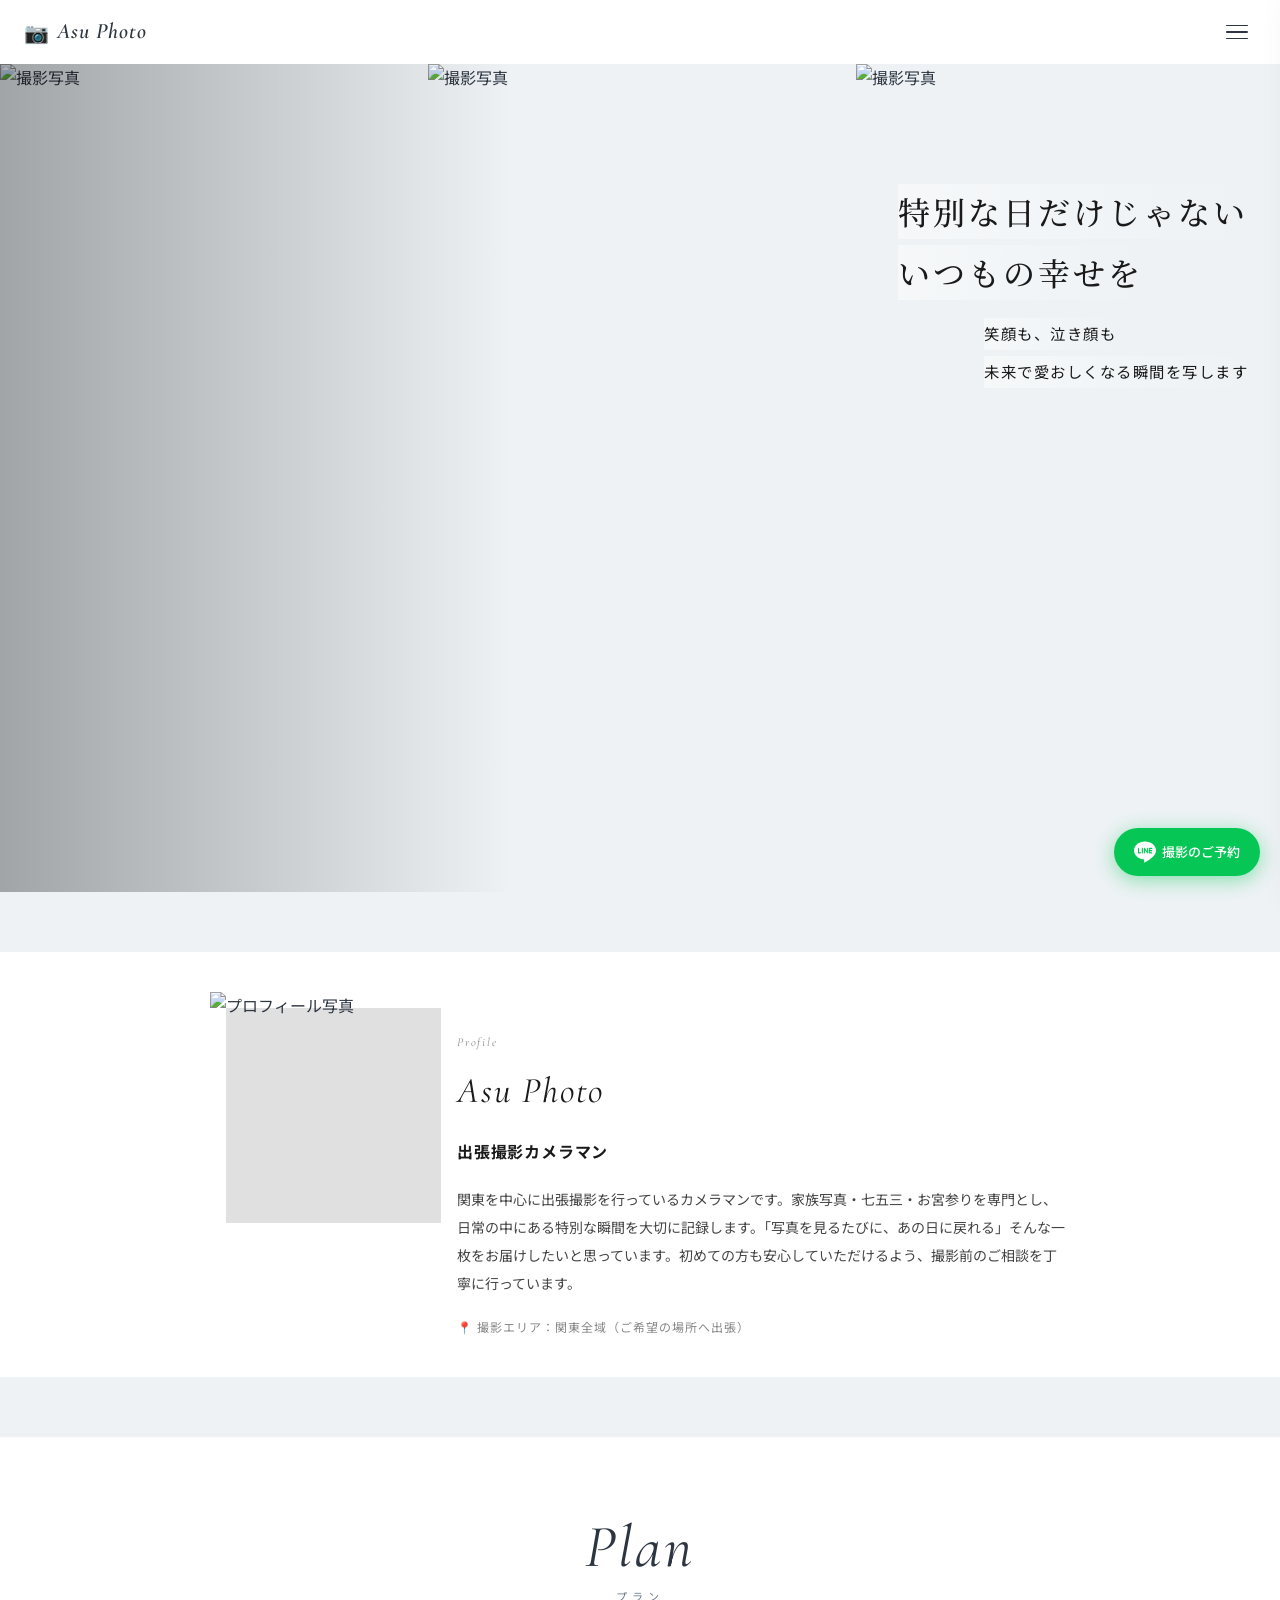
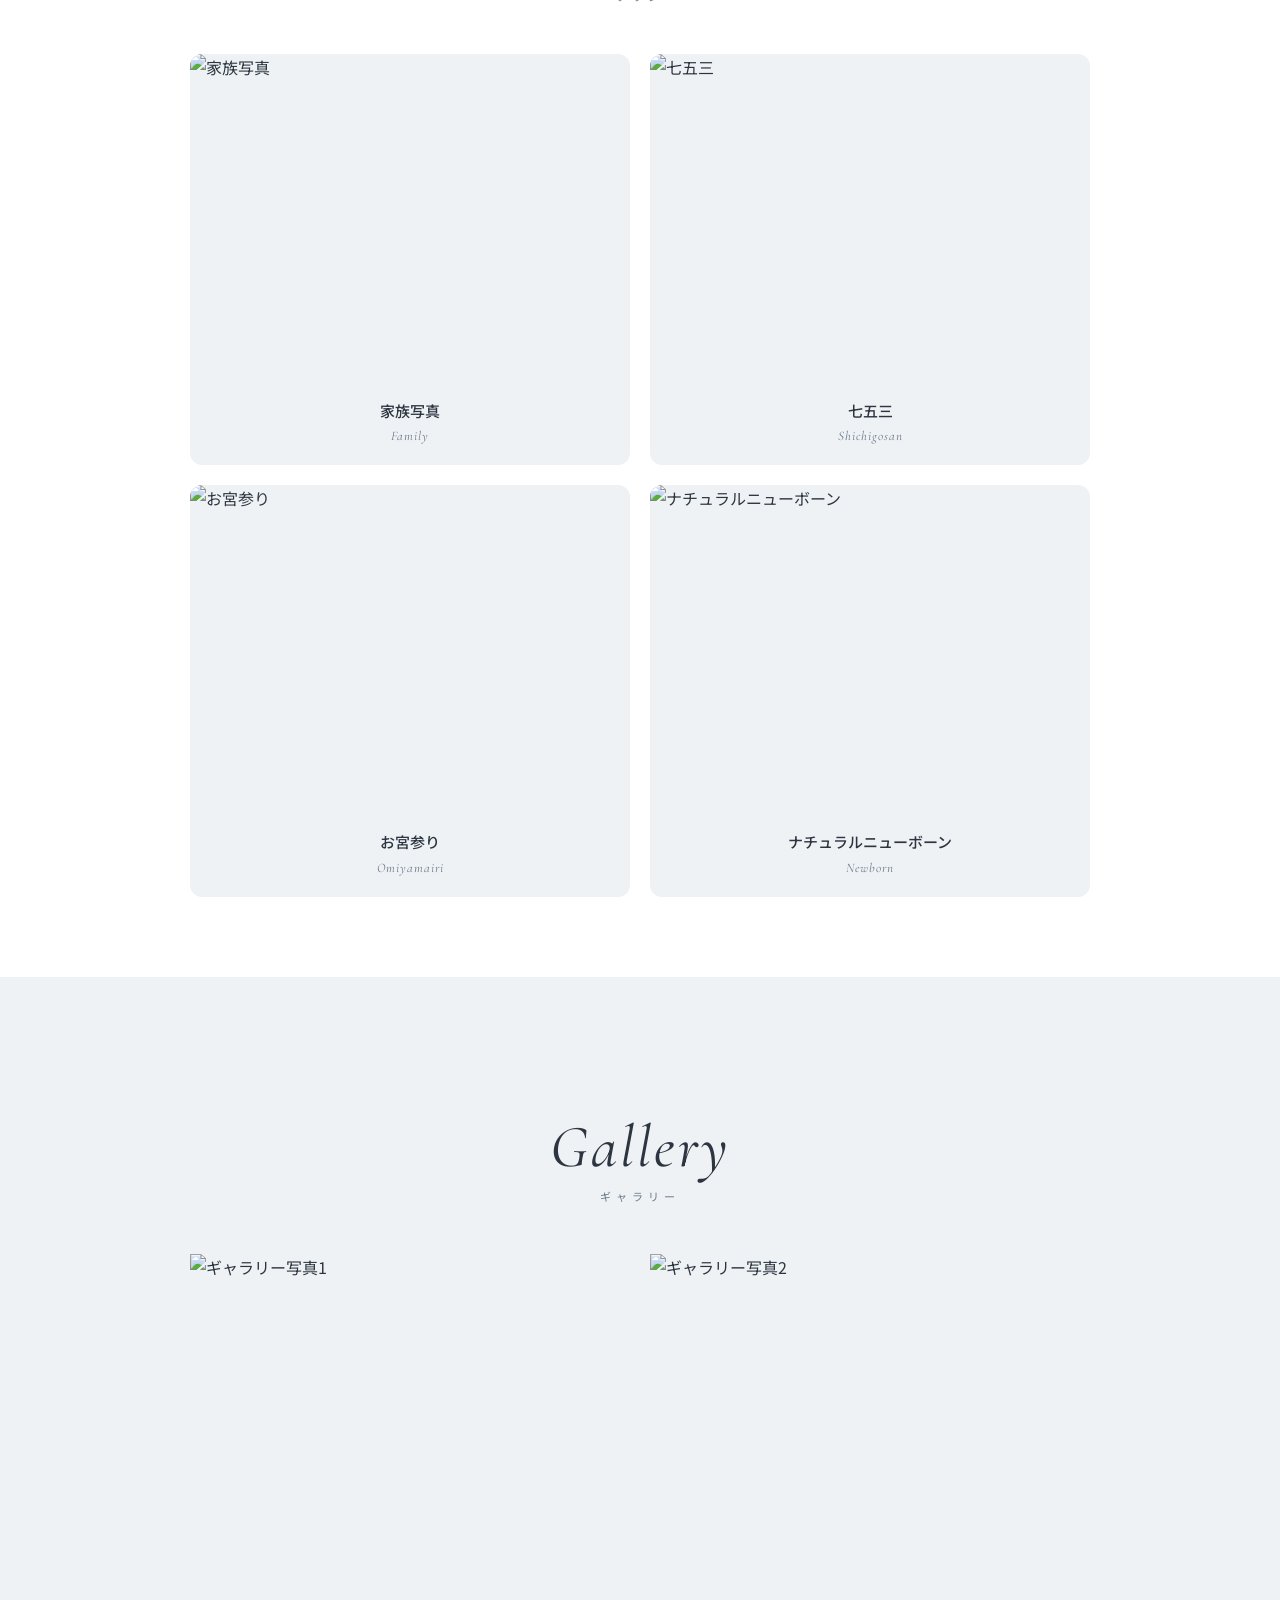
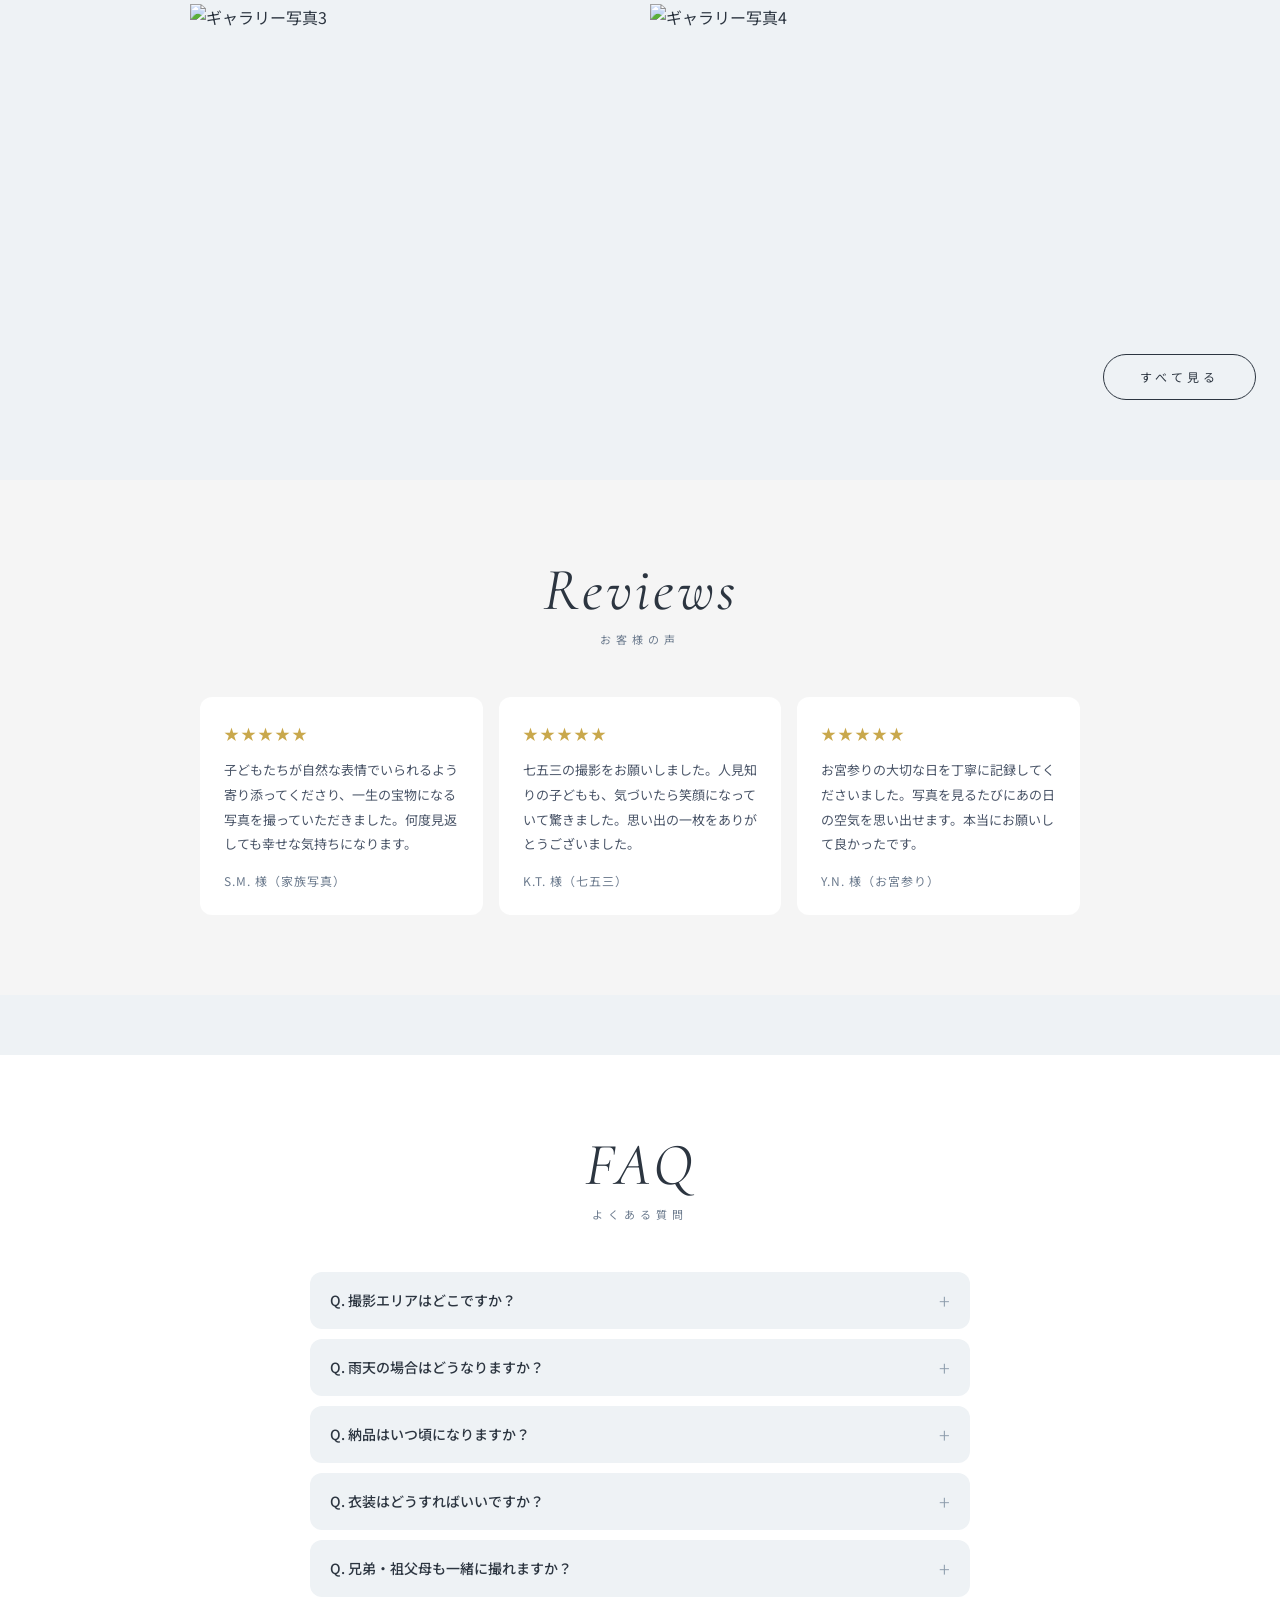
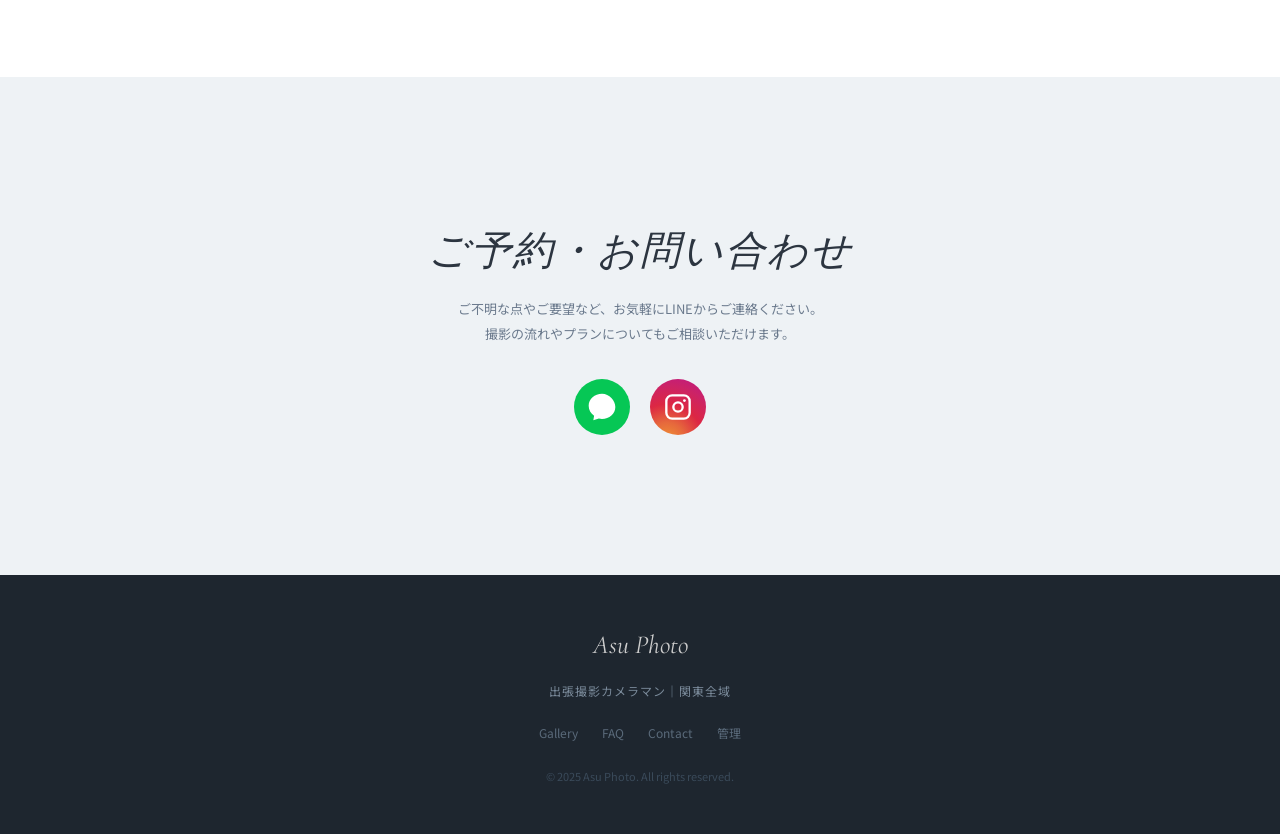
==== commit 6c04717c: "Add files via upload" ====
--- a/index.html
+++ b/index.html
@@ -13,33 +13,6 @@
   <script src="common.js"></script>
   <script>applyFonts(); applyColors();</script>
 
-  <!-- ★ Firebase Realtime Database SDK ★
-       admin.htmlに入力したものと同じfirebaseConfigの値を使用 -->
-  <script type="module">
-    import { initializeApp }                    from 'https://www.gstatic.com/firebasejs/10.7.1/firebase-app.js';
-    import { getDatabase, ref, set, onValue }   from 'https://www.gstatic.com/firebasejs/10.7.1/firebase-database.js';
-    const firebaseConfig = {
-      apiKey:            'YOUR_API_KEY',
-      authDomain:        'YOUR_PROJECT_ID.firebaseapp.com',
-      databaseURL:       'https://YOUR_PROJECT_ID-default-rtdb.firebaseio.com',
-      projectId:         'YOUR_PROJECT_ID',
-      storageBucket:     'YOUR_PROJECT_ID.appspot.com',
-      messagingSenderId: 'YOUR_SENDER_ID',
-      appId:             'YOUR_APP_ID'
-    };
-    try {
-      const app = initializeApp(firebaseConfig);
-      const db  = getDatabase(app);
-      window._firebaseDb      = db;
-      window._firebaseRef     = ref;
-      window._firebaseSet     = set;
-      window._firebaseOnValue = onValue;
-    } catch(e) {
-      console.warn('[Firebase] 初期化失敗（localStorageのみで動作）:', e.message);
-    }
-    window._firebaseIsReady = !!window._firebaseDb;
-    if (typeof window._onFirebaseReady === 'function') window._onFirebaseReady();
-  </script>
 </head>
 <body>
 
@@ -157,7 +130,7 @@
 <div id="fc"></div>
 
 <script>
-/* ── Firebase経由でデータを同期してからページを初期化 ── */
+/* ── GAS経由でデータを同期してからページを初期化 ── */
 var _initDone = false;
 
 function initPage() {
@@ -400,23 +373,131 @@
 /* ── GASからデータ取得してページ初期化（失敗時はlocalStorageで起動） ── */
 const GAS_URL = 'https://script.google.com/macros/s/AKfycbzPeZ6yA_HMLv2Pqo2f1udSX6hRW9SFSxfoZC0_tzHK04i0k9XySxaGcN22wm_LN1c_/exec';
 
+/*
+  ★ GASスクリプトを以下に更新して再デプロイしてください：
+
+  const SHEET_ID = '1FJHptEz8vNzg9H0bV-AsOcvTIpuRE-J59NrJXLHZz1U';
+  const FOLDER_NAME = 'asu-photo-images';
+
+  function getOrCreateFolder() {
+    const folders = DriveApp.getFoldersByName(FOLDER_NAME);
+    if (folders.hasNext()) return folders.next();
+    return DriveApp.createFolder(FOLDER_NAME);
+  }
+
+  function doPost(e) {
+    try {
+      const sheet = SpreadsheetApp.openById(SHEET_ID).getSheetByName('data');
+      let body = '{}';
+      if (e.parameter && e.parameter.data) {
+        body = e.parameter.data;
+      } else if (e.postData) {
+        body = e.postData.contents;
+      }
+      const parsed = JSON.parse(body);
+
+      // 画像Base64をDriveに保存してURLに変換
+      if (parsed.images) {
+        const folder = getOrCreateFolder();
+        Object.keys(parsed.images).forEach(key => {
+          const val = parsed.images[key];
+          if (val && val.startsWith('data:image')) {
+            try {
+              const mime = val.split(';')[0].split(':')[1];
+              const b64  = val.split(',')[1];
+              const blob = Utilities.newBlob(
+                Utilities.base64Decode(b64), mime, key + '.jpg');
+              const files = folder.getFilesByName(key + '.jpg');
+              while (files.hasNext()) { files.next().setTrashed(true); }
+              const file = folder.createFile(blob);
+              file.setSharing(DriveApp.Access.ANYONE_WITH_LINK,
+                              DriveApp.Permission.VIEW);
+              parsed.images[key] =
+                'https://drive.google.com/uc?export=view&id=' + file.getId();
+            } catch(imgErr) { console.log('画像保存エラー:', imgErr); }
+          }
+        });
+      }
+
+      sheet.getRange('A1').setValue(JSON.stringify(parsed));
+      return ContentService.createTextOutput(JSON.stringify({status:'ok'}))
+        .setMimeType(ContentService.MimeType.JSON);
+    } catch(err) {
+      return ContentService.createTextOutput(JSON.stringify({error:err.toString()}))
+        .setMimeType(ContentService.MimeType.JSON);
+    }
+  }
+
+  function doGet(e) {
+    try {
+      const sheet = SpreadsheetApp.openById(SHEET_ID).getSheetByName('data');
+      const val  = sheet.getRange('A1').getValue();
+      const cb   = e.parameter.callback;
+      const json = val || '{}';
+      if (cb) {
+        return ContentService.createTextOutput(cb + '(' + json + ')')
+          .setMimeType(ContentService.MimeType.JAVASCRIPT);
+      }
+      return ContentService.createTextOutput(json)
+        .setMimeType(ContentService.MimeType.JSON);
+    } catch(err) {
+      return ContentService.createTextOutput('{}')
+        .setMimeType(ContentService.MimeType.JSON);
+    }
+  }
+*/
+
+/* GASデータをlocalStorageに適用する共通処理 */
+function applyGASData(data) {
+  if (!data || typeof data !== 'object' || Object.keys(data).length === 0) return false;
+  let local = {};
+  try { local = JSON.parse(localStorage.getItem('asuphoto_data')) || {}; } catch(e) { local = {}; }
+  const localImages = local.images || {};
+  Object.assign(local, data);
+  if (Object.keys(localImages).length > 0) {
+    local.images = Object.assign({}, data.images || {}, localImages);
+  }
+  if (data.fadeSettings)  localStorage.setItem('fadeSettings',  JSON.stringify(data.fadeSettings));
+  if (data.imageSettings) localStorage.setItem('imageSettings', JSON.stringify(data.imageSettings));
+  localStorage.setItem('asuphoto_data', JSON.stringify(local));
+  return true;
+}
+
+/* GASからデータ取得：fetch優先 → JSONP fallback */
 async function loadFromGAS() {
+  /* ① fetchで試みる（GASはGETにCORSヘッダーを付与する） */
   try {
     const controller = new AbortController();
-    const timeout = setTimeout(() => controller.abort(), 5000);
-    const res  = await fetch(GAS_URL, { signal: controller.signal });
-    clearTimeout(timeout);
-    const data = await res.json();
-    if (data && typeof data === 'object') {
-      Object.keys(data).forEach(key => {
-        const val = typeof data[key] === 'object' ? JSON.stringify(data[key]) : data[key];
-        localStorage.setItem(key, val);
-      });
-      console.log('[GAS] データ取得完了');
+    const timer = setTimeout(() => controller.abort(), 6000);
+    const res  = await fetch(GAS_URL + '?t=' + Date.now(),
+      { signal: controller.signal, cache: 'no-store' });
+    clearTimeout(timer);
+    const text = await res.text();
+    if (text && text !== '{}') {
+      const data = JSON.parse(text);
+      if (applyGASData(data)) {
+        console.log('[GAS] fetch取得完了');
+        return;
+      }
     }
   } catch(e) {
-    console.log('[GAS] 取得失敗、localStorageを使用:', e.message);
-  }
+    console.log('[GAS] fetch失敗、JSONPにフォールバック:', e.message);
+  }
+
+  /* ② JSONPで再試行 */
+  return new Promise((resolve) => {
+    const timeout = setTimeout(() => { console.log('[GAS] JSONPタイムアウト'); resolve(); }, 8000);
+    window._gasCallback = function(data) {
+      clearTimeout(timeout);
+      try { if (applyGASData(data)) console.log('[GAS] JSONP取得完了'); }
+      catch(e) { console.log('[GAS] 処理エラー:', e); }
+      resolve();
+    };
+    const script = document.createElement('script');
+    script.src = GAS_URL + '?callback=_gasCallback&t=' + Date.now();
+    script.onerror = () => { clearTimeout(timeout); console.log('[GAS] 読み込みエラー'); resolve(); };
+    document.head.appendChild(script);
+  });
 }
 
 (async function() {
--- a/style.css
+++ b/style.css
@@ -220,16 +220,11 @@
   align-items: flex-end;
   max-width: 44%;
   pointer-events: none;
-  background: radial-gradient(
-    ellipse at center,
-    rgba(255, 255, 255, 0.35) 0%,
-    rgba(255, 255, 255, 0.15) 50%,
-    rgba(255, 255, 255, 0) 100%
-  ) !important;
-  backdrop-filter: blur(2px) !important;
-  -webkit-backdrop-filter: blur(2px) !important;
-  padding: 16px 20px !important;
-  border-radius: 8px !important;
+  background: none !important;
+  backdrop-filter: none !important;
+  -webkit-backdrop-filter: none !important;
+  border-radius: 0 !important;
+  padding: 0 !important;
 }
 
 .hero-catch {
@@ -254,6 +249,18 @@
   text-shadow: none;
   -webkit-text-size-adjust: 100%;
   text-align: right !important;
+}
+
+/* 各テキスト行の下のみに白いぼかし */
+.hero-line {
+  display: table !important;
+  padding: 2px 8px 2px 0 !important;
+  margin-bottom: 6px !important;
+  background: linear-gradient(
+    to right,
+    rgba(255,255,255,0.45) 0%,
+    rgba(255,255,255,0) 100%
+  ) !important;
 }
 
 /* 左下グラデーション（テキスト可読性確保） */
